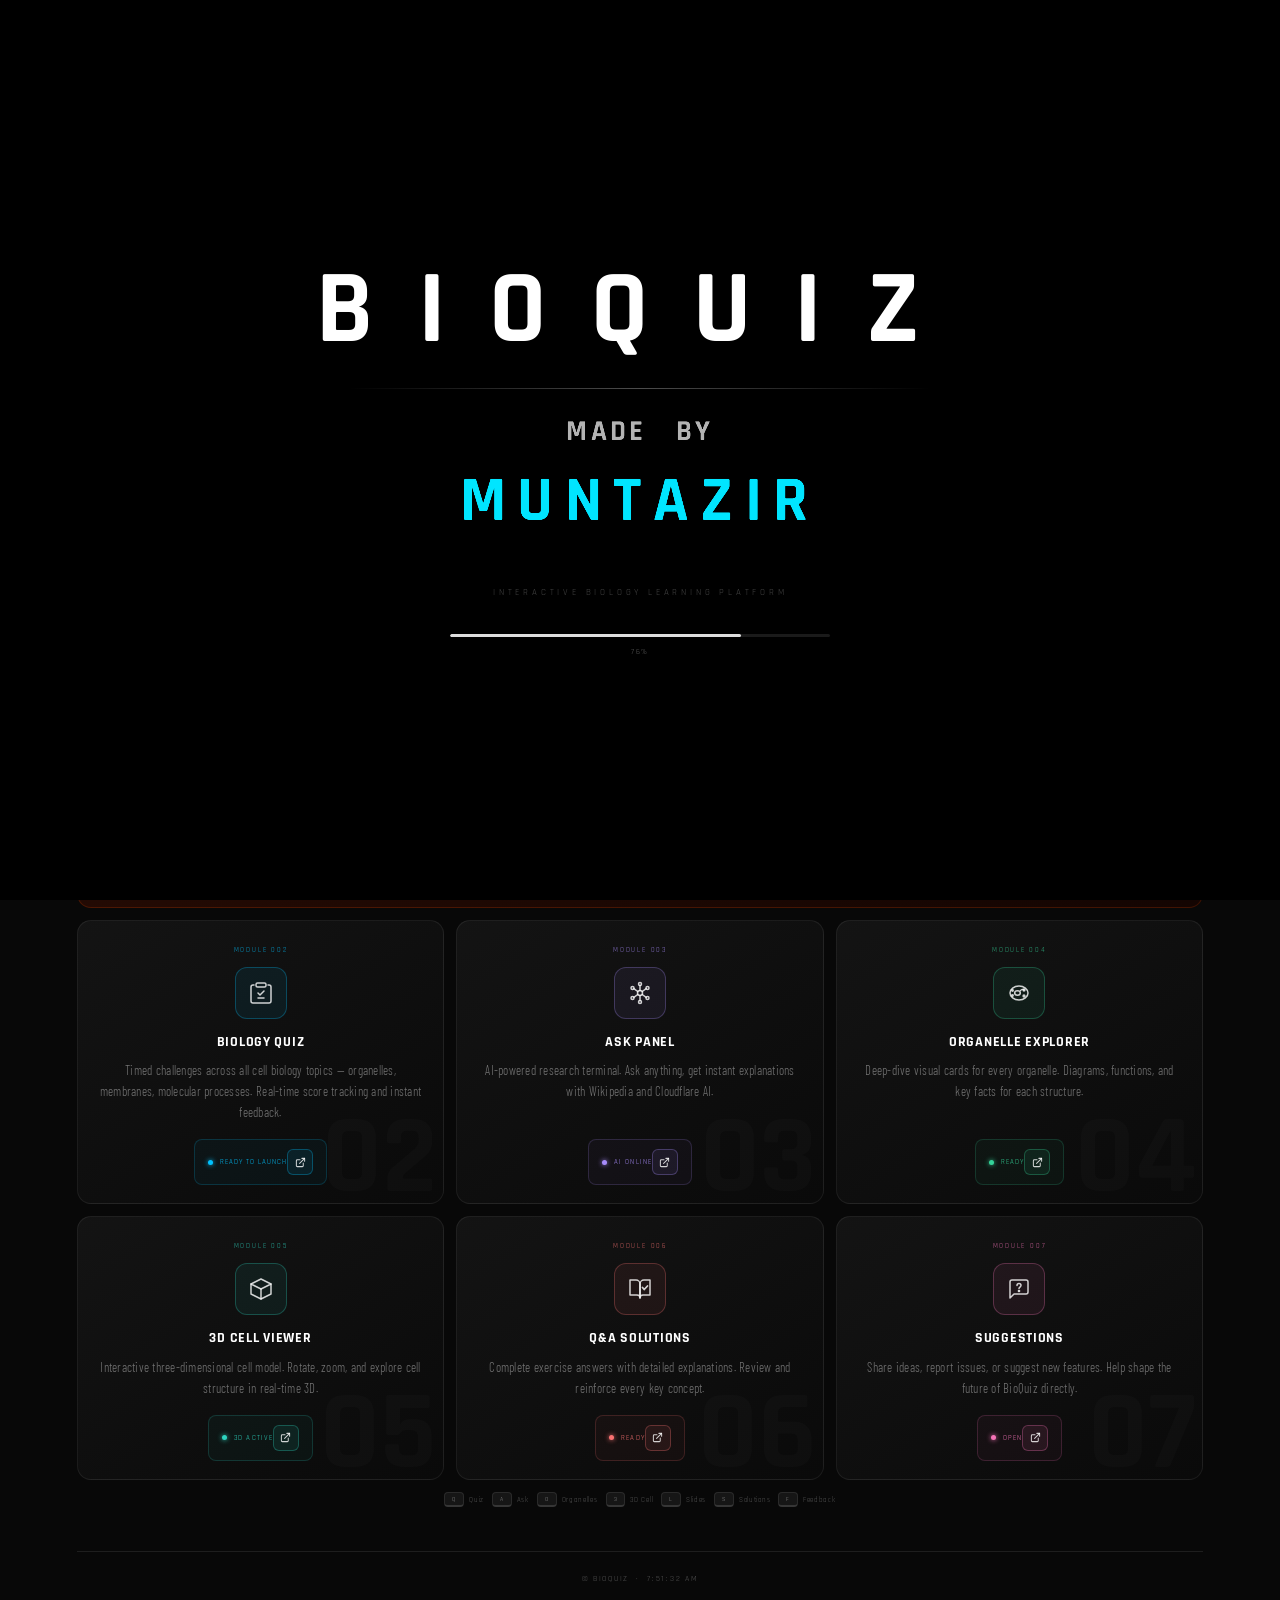
==== index.html @ 4671e477 "Extract bioquiz.zip and add extracted quiz web assets" ====
<!DOCTYPE html>
<html lang="en">
<head>
<meta charset="UTF-8">
<meta name="viewport" content="width=device-width, initial-scale=1.0">
<title>BioQuiz — Learn. Explore. Master.</title>
<link rel="preconnect" href="https://fonts.googleapis.com">
<link href="https://fonts.googleapis.com/css2?family=Rajdhani:wght@300;400;500;600;700;900&family=Barlow+Condensed:ital,wght@0,200;0,300;0,400;0,600;0,700;1,300&display=swap" rel="stylesheet">
<style>
/* ════════════════════════════════════════
   RESET & TOKENS
════════════════════════════════════════ */
*,*::before,*::after{box-sizing:border-box;margin:0;padding:0}
html{scroll-behavior:smooth;-webkit-font-smoothing:antialiased;-moz-osx-font-smoothing:grayscale;text-rendering:optimizeLegibility}
:root{
  --bg:#080808;--white:#fff;
  --white-80:rgba(255,255,255,.8);--white-50:rgba(255,255,255,.5);
  --white-20:rgba(255,255,255,.2);--white-10:rgba(255,255,255,.1);
  --white-06:rgba(255,255,255,.06);
  --blue:#003791;--blue-light:#0070d1;--blue-glow:rgba(0,112,209,.4);
  --border:rgba(255,255,255,.09);--border-strong:rgba(255,255,255,.18);
  --muted:rgba(255,255,255,.3);
  --c-cyan:#00c2ff;--c-violet:#a78bfa;--c-green:#34d399;
  --c-teal:#2dd4bf;--c-amber:#fbbf24;--c-coral:#f87171;--c-pink:#f472b6;
}
html{scroll-behavior:smooth}
body{
  background:var(--bg);color:var(--white-80);
  font-family:'Barlow Condensed',sans-serif;
  min-height:100vh;overflow-x:hidden;
}

/* ════════════════════════════════════════
   LOADING SCREEN
════════════════════════════════════════ */
#loader{
  position:fixed;inset:0;z-index:9999;
  background:#000;
  display:flex;flex-direction:column;
  align-items:center;justify-content:center;
  transition:opacity .6s ease;
}
#loader.hide{opacity:0;pointer-events:none}
.ld-content{
  display:flex;flex-direction:column;align-items:center;
  will-change:transform,opacity;
  transition:transform .7s cubic-bezier(.4,0,.2,1),opacity .7s ease;
}
.ld-content.zoom{transform:scale(1.14) translateY(-6px);opacity:0}
.ld-title{
  font-family:'Rajdhani',sans-serif;font-weight:900;
  font-size:clamp(2.8rem,10vw,6.5rem);
  letter-spacing:.42em;color:#fff;
  opacity:0;will-change:opacity,transform;
  animation:ldTitleIn .7s ease .15s forwards;
  margin-bottom:clamp(20px,4vh,44px);position:relative;
}
.ld-title::after{
  content:'';position:absolute;bottom:-12px;left:5%;width:90%;height:1px;
  background:linear-gradient(to right,transparent,rgba(255,255,255,.3),transparent);
}
@keyframes ldTitleIn{from{opacity:0;transform:translateY(-10px)}to{opacity:1;transform:translateY(0)}}
.ld-seal-madeby{display:flex;align-items:center;justify-content:center;gap:0;margin-bottom:10px}
.ld-seal-name{display:flex;align-items:center;justify-content:center;gap:0;margin-bottom:clamp(28px,5vh,52px)}
.ld-letter{
  display:inline-block;font-family:'Rajdhani',sans-serif;font-weight:900;
  font-size:clamp(1rem,3.5vw,1.8rem);letter-spacing:.12em;
  color:rgba(255,255,255,.7);text-transform:uppercase;
  opacity:0;will-change:opacity,transform;
}
.ld-letter.space{width:.5em;display:inline-block}
.muntazir-letter{font-size:clamp(2rem,7vw,4rem);letter-spacing:.18em;color:#00e5ff}
@keyframes stamp{
  0%{opacity:0;transform:scale(2.6) translateY(-8px)}
  45%{opacity:1;transform:scale(.93) translateY(1px)}
  65%{transform:scale(1.04)}82%{transform:scale(.98)}100%{opacity:1;transform:scale(1)}
}
@keyframes stampCyan{
  0%{opacity:0;transform:scale(2.8) translateY(-10px)}
  40%{opacity:1;transform:scale(.92) translateY(2px)}
  60%{transform:scale(1.06)}78%{transform:scale(.97)}100%{opacity:1;transform:scale(1)}
}
.ld-sub{
  font-family:'Rajdhani',sans-serif;font-size:.54rem;letter-spacing:.44em;
  color:rgba(255,255,255,.26);text-transform:uppercase;
  opacity:0;will-change:opacity,transform;
  animation:ldSubIn .4s ease 2.2s forwards;
  margin-bottom:clamp(28px,4vh,48px);
}
@keyframes ldSubIn{from{opacity:0;transform:translateY(4px)}to{opacity:1;transform:translateY(0)}}
.ld-scanline{display:none}.ld-meteors{display:none}.ld-corners{display:none}
.ld-bar-wrap{width:clamp(200px,44vw,380px);height:3px;background:rgba(255,255,255,.1);border-radius:2px;overflow:hidden}
.ld-bar-fill{height:100%;width:0%;background:rgba(255,255,255,.85);border-radius:2px;transition:width .08s linear}
.ld-bar-glow{display:none}
.ld-pct{font-family:'Rajdhani',sans-serif;font-size:.5rem;letter-spacing:.2em;color:rgba(255,255,255,.35);margin-top:10px;text-align:center}

/* ════════════════════════════════════════
   ANNOUNCE BAR — absolute top
════════════════════════════════════════ */
.announce-bar{
  position:fixed;top:0;left:0;right:0;z-index:600;
  background:rgba(0,45,120,.94);backdrop-filter:blur(16px);-webkit-backdrop-filter:blur(16px);
  border-bottom:1px solid rgba(0,112,209,.3);
  display:flex;align-items:center;justify-content:center;
  height:32px;
}
.announce-inner{
  display:inline-flex;align-items:center;gap:9px;
  font-family:'Rajdhani',sans-serif;font-size:.52rem;letter-spacing:.18em;font-weight:600;
  color:rgba(255,255,255,.82);text-decoration:none;transition:color .2s;
}
.announce-inner:hover{color:#fff}
.announce-dot{
  width:6px;height:6px;border-radius:50%;flex-shrink:0;
  background:#60a5fa;box-shadow:0 0 6px rgba(96,165,250,.8);
  animation:pulse 2s ease infinite;
}

/* ════════════════════════════════════════
   BACKGROUNDS
════════════════════════════════════════ */
.bg-gradient{
  position:fixed;inset:0;z-index:0;pointer-events:none;
  background:
    radial-gradient(ellipse 70% 40% at 50% -5%,rgba(0,55,145,.18) 0%,transparent 60%),
    radial-gradient(ellipse 50% 35% at 100% 100%,rgba(0,55,145,.1) 0%,transparent 55%),
    radial-gradient(ellipse 60% 50% at -10% 60%,rgba(0,112,209,.07) 0%,transparent 55%);
}
.bg-grid{
  position:fixed;inset:0;z-index:0;pointer-events:none;
  background-image:linear-gradient(rgba(255,255,255,.018) 1px,transparent 1px),linear-gradient(90deg,rgba(255,255,255,.018) 1px,transparent 1px);
  background-size:60px 60px;
  mask-image:radial-gradient(ellipse 90% 90% at 50% 50%,black 0%,transparent 85%);
}
.scanlines{position:fixed;inset:0;z-index:1;pointer-events:none;background:repeating-linear-gradient(0deg,transparent,transparent 2px,rgba(0,0,0,.04) 2px,rgba(0,0,0,.04) 3px)}

/* ════════════════════════════════════════
   MOON ORB
════════════════════════════════════════ */
.moon-wrap{
  position:fixed;top:110px;right:clamp(20px,7vw,110px);z-index:0;
  pointer-events:none;display:flex;flex-direction:column;align-items:center;gap:8px;
  animation:moonRise 2.2s cubic-bezier(.16,1,.3,1) .6s both;
}
@keyframes moonRise{from{opacity:0;transform:translateY(22px)}to{opacity:1;transform:translateY(0)}}
.moon-img-wrap{
  width:clamp(80px,10vw,130px);height:clamp(80px,10vw,130px);
  border-radius:50%;overflow:hidden;position:relative;
  box-shadow:0 0 0 1px rgba(255,255,255,.07),0 0 50px rgba(255,255,255,.09),0 0 100px rgba(255,255,255,.04);
}
.moon-halo{position:absolute;inset:-45%;border-radius:50%;background:radial-gradient(circle,rgba(220,218,200,.07) 0%,transparent 65%);pointer-events:none}
@keyframes moonFloat{0%,100%{transform:translateY(0)}50%{transform:translateY(-7px)}}
.moon-img-wrap{animation:moonFloat 7s ease-in-out infinite}

/* ════════════════════════════════════════
   PILL NAVBAR
════════════════════════════════════════ */
.navbar{
  position:fixed;top:48px;right:24px;z-index:1000;
  display:flex;align-items:center;gap:2px;
  background:rgba(8,8,8,.92);backdrop-filter:blur(28px);-webkit-backdrop-filter:blur(28px);
  border:1px solid var(--border-strong);border-radius:50px;padding:5px 7px;
  box-shadow:0 8px 40px rgba(0,0,0,.7),0 0 0 1px rgba(255,255,255,.04) inset;
  animation:navDrop .6s cubic-bezier(.16,1,.3,1) .1s both;white-space:nowrap;
}
.navbar::before{content:'';position:absolute;top:0;left:10%;width:80%;height:1px;background:linear-gradient(to right,transparent,rgba(255,255,255,.22),transparent);border-radius:50px}
@keyframes navDrop{from{opacity:0;transform:translateY(-12px)}to{opacity:1;transform:translateY(0)}}
.nav-brand{font-family:'Rajdhani',sans-serif;font-size:.62rem;font-weight:700;letter-spacing:.22em;color:var(--white);padding:6px 14px;display:flex;align-items:center;gap:8px;border-right:1px solid var(--border);margin-right:4px}
.nav-brand-dot{width:5px;height:5px;border-radius:50%;background:var(--blue-light);box-shadow:0 0 8px var(--blue-glow);animation:pulse 2.5s ease infinite}
.nav-item{position:relative}
.nav-btn{display:inline-flex;align-items:center;gap:5px;font-family:'Rajdhani',sans-serif;font-size:.58rem;letter-spacing:.12em;font-weight:600;color:var(--white-50);background:transparent;border:none;cursor:pointer;padding:7px 13px;border-radius:40px;transition:color .2s,background .2s}
.nav-btn:hover,.nav-btn.active{color:var(--white);background:var(--white-10)}
.caret{display:inline-block;transition:transform .25s ease}
.nav-btn.active .caret{transform:rotate(180deg)}
.dropdown{position:absolute;top:calc(100% + 14px);right:0;background:rgba(10,10,10,.98);backdrop-filter:blur(30px);border:1px solid var(--border-strong);border-radius:18px;padding:8px;width:560px;box-shadow:0 28px 70px rgba(0,0,0,.85),0 0 0 1px rgba(255,255,255,.04) inset;opacity:0;visibility:hidden;transform:translateY(10px);transition:opacity .25s cubic-bezier(.16,1,.3,1),transform .25s cubic-bezier(.16,1,.3,1),visibility .25s;pointer-events:none;white-space:normal;word-break:break-word}
.dropdown::before{content:'';position:absolute;top:-5px;right:28px;border-left:6px solid transparent;border-right:6px solid transparent;border-bottom:6px solid var(--border-strong)}
.nav-item.open .dropdown{opacity:1;visibility:visible;transform:translateY(0);pointer-events:all}
.dd-head{font-family:'Rajdhani',sans-serif;font-size:.46rem;letter-spacing:.32em;color:var(--muted);padding:11px 16px 7px;border-bottom:1px solid var(--border);margin-bottom:4px}
.wn-list{display:flex;flex-direction:column;gap:2px;padding:6px 0;max-height:420px;overflow-y:auto;scrollbar-width:thin;scrollbar-color:rgba(255,255,255,.1) transparent}
.wn-row{display:flex;align-items:flex-start;gap:12px;padding:10px 16px;border-radius:10px;transition:background .18s;cursor:default}
.wn-row:hover{background:var(--white-06)}
.wn-dot{width:7px;height:7px;border-radius:50%;flex-shrink:0;margin-top:4px}
.wn-dot.n{background:#e2e2e2}.wn-dot.f{background:#34d399}.wn-dot.u{background:#a0a0a0}
.wn-body{display:flex;flex-direction:column;gap:3px;flex:1}
.wn-t{font-size:.82rem;font-weight:500;color:var(--white-80)}.wn-d{font-size:.68rem;color:var(--muted);line-height:1.5}
.wn-tag{font-family:'Rajdhani',sans-serif;font-size:.38rem;letter-spacing:.14em;padding:2px 8px;border-radius:3px;display:inline-block;margin-top:3px;font-weight:600}
.wn-tag.n{background:rgba(255,255,255,.07);color:rgba(255,255,255,.7);border:1px solid rgba(255,255,255,.14)}
.wn-tag.f{background:rgba(52,211,153,.07);color:#34d399;border:1px solid rgba(52,211,153,.16)}
.wn-tag.u{background:rgba(255,255,255,.05);color:rgba(255,255,255,.45);border:1px solid rgba(255,255,255,.1)}
.dd-view-all{display:block;text-align:center;margin-top:10px;padding:8px;font-family:'Rajdhani',sans-serif;font-size:.46rem;letter-spacing:.16em;color:var(--blue-light);text-decoration:none;border:1px solid rgba(0,112,209,.2);border-radius:8px;background:rgba(0,112,209,.04);transition:background .2s,border-color .2s}
.dd-view-all:hover{background:rgba(0,112,209,.1);border-color:rgba(0,112,209,.35)}

/* ════════════════════════════════════════
   TOPBAR — offset by announce bar height (32px)
════════════════════════════════════════ */
.topbar{
  position:fixed;top:32px;left:0;right:0;z-index:400;height:72px;
  display:flex;align-items:center;justify-content:space-between;
  padding:0 clamp(16px,4vw,52px);
  background:rgba(8,8,8,.92);backdrop-filter:blur(24px);-webkit-backdrop-filter:blur(24px);
  border-bottom:1px solid var(--border);
  animation:slideDown .5s ease .1s both;
}
@keyframes slideDown{from{opacity:0;transform:translateY(-10px)}to{opacity:1;transform:translateY(0)}}
.tb-left{display:flex;align-items:center;gap:11px}
.tb-logo{height:28px;width:auto;object-fit:contain}
.tb-sep{width:1px;height:32px;background:var(--border)}
.tb-brand-stack{display:flex;flex-direction:column;gap:4px;justify-content:center}
.tb-name{font-family:'Rajdhani',sans-serif;font-size:.78rem;font-weight:700;letter-spacing:.24em;color:var(--white);line-height:1}
.tb-dot{width:4px;height:4px;border-radius:50%;background:var(--white-20);flex-shrink:0}
.tb-right{display:flex;align-items:center;gap:14px}
.streak-pill{font-family:'Rajdhani',sans-serif;font-size:.52rem;letter-spacing:.14em;font-weight:700;color:rgba(255,165,0,.9);background:rgba(255,140,0,.08);border:1px solid rgba(255,140,0,.22);padding:5px 12px;border-radius:20px;white-space:nowrap}
.tb-status{font-family:'Rajdhani',sans-serif;font-size:.44rem;letter-spacing:.2em;color:rgba(52,211,153,.7);white-space:nowrap}
#clock{font-family:'Rajdhani',sans-serif;font-size:.72rem;letter-spacing:.14em;color:var(--white-50);min-width:90px;text-align:right}
.ampm{font-size:.52rem;letter-spacing:.1em;color:var(--muted);margin-left:3px}

/* ════════════════════════════════════════
   WRAP — account for announce bar + topbar
════════════════════════════════════════ */
.wrap{
  position:relative;z-index:2;
  padding:clamp(140px,16vh,180px) clamp(16px,6vw,80px) clamp(40px,6vh,80px);
  max-width:1280px;margin:0 auto;
}

/* ════════════════════════════════════════
   HERO
════════════════════════════════════════ */
.hero{padding:clamp(40px,7vh,90px) 0 clamp(24px,4vh,48px);display:grid;grid-template-columns:1fr 1fr;gap:48px;align-items:center}
.hero-left{opacity:0;animation:slideUp .8s cubic-bezier(.16,1,.3,1) .3s forwards}
.hero-eyebrow{display:inline-flex;align-items:center;gap:10px;margin-bottom:22px}
.eyebrow-line{width:28px;height:1px;background:linear-gradient(to right,rgba(0,112,209,.7),transparent)}
.eyebrow-text{font-family:'Rajdhani',sans-serif;font-size:.54rem;letter-spacing:.38em;font-weight:700;background:linear-gradient(90deg,#4fa8e8 0%,#a8d4f8 30%,#fff 50%,#a8d4f8 70%,#4fa8e8 100%);background-size:250%;background-clip:text;-webkit-background-clip:text;color:transparent;animation:gradShift 5s ease infinite;white-space:nowrap;position:relative}
.eyebrow-text::after{content:'';position:absolute;bottom:-3px;left:0;right:0;height:1px;background:linear-gradient(to right,transparent,rgba(79,168,232,.4),transparent)}
@keyframes gradShift{0%{background-position:0%}50%{background-position:100%}100%{background-position:0%}}
.hero-title{font-family:'Rajdhani',sans-serif;font-size:clamp(3rem,5.8vw,6rem);font-weight:700;line-height:.92;letter-spacing:-.01em;margin-bottom:22px}
.l1{color:var(--white)}.l2{color:rgba(255,255,255,.22);-webkit-text-stroke:1px rgba(255,255,255,.38)}.l3{color:var(--white);text-shadow:0 0 60px rgba(255,255,255,.15),0 0 120px rgba(0,112,209,.2)}
.hero-desc{font-size:1rem;font-weight:300;color:var(--white-50);line-height:1.8;max-width:430px;margin-bottom:32px;letter-spacing:.02em}
.hero-btns{display:flex;gap:10px;flex-wrap:wrap}
.btn-launch{display:inline-flex;align-items:center;gap:8px;background:var(--white);color:#080808;font-family:'Rajdhani',sans-serif;font-size:.72rem;font-weight:700;letter-spacing:.14em;padding:13px 26px;border-radius:8px;text-decoration:none;transition:all .3s cubic-bezier(.34,1.2,.64,1)}
.btn-launch:hover{transform:translateY(-3px) scale(1.02);box-shadow:0 0 40px rgba(255,255,255,.18),0 14px 34px rgba(0,0,0,.5)}
.btn-launch svg{width:13px;height:13px;fill:none;stroke:#080808;stroke-width:2.5;stroke-linecap:round;stroke-linejoin:round;flex-shrink:0}
.btn-fire{background:#ff4500;color:#fff;box-shadow:0 0 28px rgba(255,69,0,.45),0 4px 16px rgba(255,69,0,.3)}
.btn-fire svg{stroke:#fff}
.btn-fire:hover{background:#ff5a1f;box-shadow:0 0 50px rgba(255,69,0,.65),0 0 90px rgba(255,69,0,.2),0 14px 34px rgba(0,0,0,.5)}
.btn-outline{display:inline-flex;align-items:center;gap:8px;background:transparent;color:var(--white-80);font-family:'Rajdhani',sans-serif;font-size:.72rem;letter-spacing:.1em;padding:13px 22px;border-radius:8px;text-decoration:none;border:1px solid var(--border-strong);transition:all .25s}
.btn-outline:hover{border-color:var(--white-50);background:var(--white-10);color:var(--white)}
.btn-outline svg{width:13px;height:13px;fill:none;stroke:currentColor;stroke-width:2;stroke-linecap:round;stroke-linejoin:round;flex-shrink:0}
.hero-right{opacity:0;animation:slideUp .8s cubic-bezier(.16,1,.3,1) .5s forwards;display:flex;flex-direction:column;gap:10px;align-items:flex-end}
.stat-card{width:100%;max-width:270px;border:1px solid var(--border);border-radius:12px;padding:15px 18px;background:linear-gradient(135deg,rgba(24,24,24,.95),rgba(12,12,12,.98));display:flex;align-items:center;gap:14px;transition:all .35s cubic-bezier(.34,1.2,.64,1)}
.stat-card:hover{border-color:var(--border-strong);transform:translateX(-6px);box-shadow:0 0 30px rgba(255,255,255,.04)}
.stat-ic{width:38px;height:38px;border-radius:9px;flex-shrink:0;display:flex;align-items:center;justify-content:center;background:var(--white-06);border:1px solid var(--border)}
.stat-ic svg{width:17px;height:17px;stroke:var(--white-80);fill:none;stroke-width:1.6;stroke-linecap:round;stroke-linejoin:round}
.stat-val{font-family:'Rajdhani',sans-serif;font-size:1.3rem;font-weight:700;color:var(--white)}
.stat-lbl{font-size:.65rem;font-weight:300;color:var(--muted);letter-spacing:.1em;margin-top:2px}

/* ════════════════════════════════════════
   BIO FACT STRIP
════════════════════════════════════════ */
.fact-strip{width:100%;border:1px solid rgba(0,112,209,.2);border-radius:10px;padding:13px 20px;margin-bottom:28px;background:rgba(0,55,145,.06);display:flex;align-items:center;gap:14px;opacity:0;animation:slideUp .7s ease .65s forwards;transition:border-color .3s}
.fact-strip:hover{border-color:rgba(0,112,209,.32)}
.fact-badge{font-family:'Rajdhani',sans-serif;font-size:.44rem;letter-spacing:.2em;font-weight:700;color:var(--blue-light);background:rgba(0,112,209,.1);border:1px solid rgba(0,112,209,.22);padding:4px 10px;border-radius:4px;white-space:nowrap;flex-shrink:0}
.fact-text{font-size:.84rem;color:var(--white-50);line-height:1.5;flex:1;transition:opacity .35s}
.fact-next{background:transparent;border:1px solid var(--border);color:var(--muted);width:28px;height:28px;border-radius:7px;cursor:pointer;display:flex;align-items:center;justify-content:center;transition:all .22s;flex-shrink:0}
.fact-next:hover{border-color:var(--border-strong);color:var(--white);background:var(--white-06);transform:translateX(2px)}
.fact-next svg{width:12px;height:12px;stroke:currentColor;fill:none;stroke-width:2.2;stroke-linecap:round;stroke-linejoin:round}

/* ════════════════════════════════════════
   DIVIDER & SECTION
════════════════════════════════════════ */
.divider{height:1px;background:linear-gradient(to right,transparent,var(--white-20),transparent);margin:10px 0 32px;position:relative}
.divider::before,.divider::after{content:'';position:absolute;top:50%;transform:translateY(-50%);width:4px;height:4px;border-radius:50%;background:var(--white);opacity:.2}
.divider::before{left:0}.divider::after{right:0}
.section-head{display:flex;align-items:center;gap:14px;margin-bottom:18px;opacity:0;animation:slideUp .6s ease .78s forwards}
.section-label{font-family:'Rajdhani',sans-serif;font-size:.55rem;letter-spacing:.36em;color:var(--white-50);display:flex;align-items:center;gap:8px;white-space:nowrap}
.section-label svg{width:12px;height:12px;stroke:currentColor;fill:none;stroke-width:1.8}
.section-bar{flex:1;height:1px;background:linear-gradient(to right,var(--border),transparent)}
.section-count{font-family:'Rajdhani',sans-serif;font-size:.44rem;letter-spacing:.16em;color:var(--muted);white-space:nowrap}

/* ════════════════════════════════════════
   GRID & CARDS
════════════════════════════════════════ */
.grid{display:grid;grid-template-columns:repeat(3,1fr);gap:12px}
.card{position:relative;border:1px solid rgba(255,255,255,.07);border-radius:14px;padding:24px 20px 18px;background:linear-gradient(148deg,rgba(20,20,20,.98),rgba(10,10,10,.99));text-decoration:none;color:inherit;display:flex;flex-direction:column;align-items:center;text-align:center;overflow:hidden;opacity:0;transition:transform .35s cubic-bezier(.34,1.2,.64,1),border-color .3s,box-shadow .3s;-webkit-tap-highlight-color:transparent}
.card.hidden{display:none}
.card:hover{transform:translateY(-7px) scale(1.015);border-color:color-mix(in srgb,var(--c) 42%,transparent);box-shadow:0 0 44px color-mix(in srgb,var(--c) 14%,transparent),0 22px 52px rgba(0,0,0,.68)}
.card::before{content:'';position:absolute;inset:0;border-radius:14px;background:radial-gradient(circle at 20% 20%,color-mix(in srgb,var(--c) 9%,transparent),transparent 55%);opacity:0;transition:opacity .38s;pointer-events:none}
.card:hover::before{opacity:1}
.card::after{content:'';position:absolute;top:0;left:6%;width:88%;height:1px;background:linear-gradient(to right,transparent,var(--c),transparent);opacity:0;transition:opacity .3s}
.card:hover::after{opacity:.45}
.card-num{position:absolute;bottom:-12px;right:6px;font-family:'Rajdhani',sans-serif;font-size:7rem;font-weight:700;color:rgba(255,255,255,.018);line-height:1;pointer-events:none;user-select:none;transition:color .3s}
.card:hover .card-num{color:color-mix(in srgb,var(--c) 5%,transparent)}
.card-id{font-family:'Rajdhani',sans-serif;font-size:.46rem;letter-spacing:.24em;color:var(--c);margin-bottom:12px;display:flex;align-items:center;justify-content:center;gap:7px;opacity:.8}
.card-id::before{display:none}
.card-icon-box{width:52px;height:52px;border-radius:12px;flex-shrink:0;margin-bottom:15px;border:1px solid color-mix(in srgb,var(--c) 28%,transparent);background:color-mix(in srgb,var(--c) 7%,transparent);display:flex;align-items:center;justify-content:center;transition:transform .3s cubic-bezier(.34,1.4,.64,1),box-shadow .28s;margin-left:auto;margin-right:auto}
.card-icon-box svg{width:24px;height:24px;stroke:var(--c);fill:none;stroke-width:1.5;stroke-linecap:round;stroke-linejoin:round}
.card:hover .card-icon-box{transform:scale(1.1) rotate(-2deg);box-shadow:0 0 24px color-mix(in srgb,var(--c) 30%,transparent)}
.card-title{font-family:'Rajdhani',sans-serif;font-size:.9rem;font-weight:700;color:var(--white);letter-spacing:.05em;line-height:1.2;margin-bottom:9px;text-align:center}
.card-desc{font-size:.8rem;font-weight:300;color:rgba(255,255,255,.42);line-height:1.65;letter-spacing:.02em;flex:1;margin-bottom:16px;text-align:center}
.card-launch{display:flex;align-items:center;justify-content:space-between;padding:9px 13px;border-radius:8px;border:1px solid color-mix(in srgb,var(--c) 18%,transparent);background:color-mix(in srgb,var(--c) 4%,transparent);transition:background .24s,border-color .24s,box-shadow .24s;margin-top:auto}
.card:hover .card-launch{background:color-mix(in srgb,var(--c) 11%,transparent);border-color:color-mix(in srgb,var(--c) 40%,transparent);box-shadow:0 0 12px color-mix(in srgb,var(--c) 16%,transparent)}
.launch-left{display:flex;align-items:center;gap:7px}
.launch-dot{width:5px;height:5px;border-radius:50%;background:var(--c);box-shadow:0 0 5px var(--c);animation:pulse 2s ease infinite}
.launch-text{font-family:'Rajdhani',sans-serif;font-size:.46rem;letter-spacing:.14em;color:var(--c)}
.launch-box{width:26px;height:26px;border-radius:6px;border:1px solid color-mix(in srgb,var(--c) 30%,transparent);background:color-mix(in srgb,var(--c) 8%,transparent);display:flex;align-items:center;justify-content:center;transition:transform .25s cubic-bezier(.34,1.4,.64,1),background .22s}
.launch-box svg{width:11px;height:11px;stroke:var(--c);fill:none;stroke-width:2.2;stroke-linecap:round;stroke-linejoin:round}
.card:hover .launch-box{transform:translate(3px,-3px);background:color-mix(in srgb,var(--c) 18%,transparent)}
.c-cyan{--c:var(--c-cyan)}.c-violet{--c:var(--c-violet)}.c-green{--c:var(--c-green)}.c-teal{--c:var(--c-teal)}.c-amber{--c:var(--c-amber)}.c-coral{--c:var(--c-coral)}.c-pink{--c:var(--c-pink)}
.c-fire{--c:#ff6b1a;background:linear-gradient(148deg,rgba(40,12,4,.98),rgba(20,5,2,.99));border-color:rgba(255,80,0,.18)}
.c-fire::before{background:radial-gradient(circle at 20% 20%,rgba(255,80,0,.14),transparent 55%)}
.c-fire:hover{border-color:rgba(255,100,20,.55);box-shadow:0 0 50px rgba(255,80,0,.22),0 0 100px rgba(255,40,0,.08),0 22px 52px rgba(0,0,0,.7)}
.c-fire .card-id{color:#ff6b1a}.c-fire .card-id::before{background:#ff6b1a}
.c-fire .card-icon-box{border-color:rgba(255,80,0,.35);background:rgba(255,60,0,.1)}
.c-fire .card-icon-box svg{stroke:#ff6b1a}
.c-fire:hover .card-icon-box{box-shadow:0 0 24px rgba(255,80,0,.4)}
.c-fire .launch-dot{background:#ff6b1a;box-shadow:0 0 6px #ff6b1a}
.c-fire .launch-text{color:#ff6b1a}
.c-fire .card-launch{border-color:rgba(255,80,0,.2);background:rgba(255,60,0,.06)}
.c-fire:hover .card-launch{background:rgba(255,60,0,.14);border-color:rgba(255,80,0,.45);box-shadow:0 0 14px rgba(255,80,0,.18)}
.c-fire .launch-box{border-color:rgba(255,80,0,.35);background:rgba(255,60,0,.1)}
.c-fire .launch-box svg{stroke:#ff6b1a}
.c-fire:hover .launch-box{background:rgba(255,60,0,.2)}
.c-fire .card-num{color:rgba(255,60,0,.03)}
.card-wide{grid-column:1/-1;flex-direction:row;align-items:center;gap:28px;padding:28px 30px;text-align:left}
.card-wide .card-icon-box{width:60px;height:60px;border-radius:14px;margin-bottom:0;flex-shrink:0}
.card-wide .card-icon-box svg{width:28px;height:28px}
.card-wide .card-body{flex:1;display:flex;flex-direction:column;align-items:flex-start}
.card-wide .card-id{justify-content:flex-start}.card-wide .card-id::before{display:block}
.card-wide .card-launch{width:100%;max-width:220px}
.card-shortcut{position:absolute;top:10px;right:12px;font-family:'Rajdhani',sans-serif;font-size:.38rem;letter-spacing:.1em;color:var(--muted);background:var(--white-06);border:1px solid var(--border);padding:2px 6px;border-radius:3px;opacity:0;transition:opacity .2s}
.card:hover .card-shortcut{opacity:1}
.card:nth-child(1){animation:slideUp .65s cubic-bezier(.16,1,.3,1) .82s forwards}
.card:nth-child(2){animation:slideUp .65s cubic-bezier(.16,1,.3,1) .92s forwards}
.card:nth-child(3){animation:slideUp .65s cubic-bezier(.16,1,.3,1) 1.02s forwards}
.card:nth-child(4){animation:slideUp .65s cubic-bezier(.16,1,.3,1) 1.12s forwards}
.card:nth-child(5){animation:slideUp .65s cubic-bezier(.16,1,.3,1) 1.22s forwards}
.card:nth-child(6){animation:slideUp .65s cubic-bezier(.16,1,.3,1) 1.30s forwards}
.card:nth-child(7){animation:slideUp .65s cubic-bezier(.16,1,.3,1) 1.38s forwards}

/* ════════════════════════════════════════
   KEYBOARD HINTS
════════════════════════════════════════ */
.kbd-bar{display:flex;align-items:center;justify-content:center;gap:8px;flex-wrap:wrap;margin-top:12px;opacity:0;animation:slideUp .5s ease 1.7s forwards}
.kbd-item{display:flex;align-items:center;gap:5px;font-family:'Rajdhani',sans-serif;font-size:.44rem;letter-spacing:.1em;color:var(--muted)}
.kbd{font-family:'Rajdhani',sans-serif;font-size:.4rem;background:rgba(255,255,255,.06);border:1px solid var(--border);border-bottom:2px solid rgba(255,255,255,.14);padding:2px 7px;border-radius:4px;color:var(--white-50)}

/* ════════════════════════════════════════
   FOOTER
════════════════════════════════════════ */
.footer{margin-top:44px;border-top:1px solid var(--border);padding-top:22px;display:flex;justify-content:center;align-items:center;gap:18px;opacity:0;animation:slideUp .6s ease 1.75s forwards;flex-wrap:wrap}
.footer-copy{font-family:'Rajdhani',sans-serif;font-size:.48rem;letter-spacing:.22em;color:var(--muted);text-align:center}

/* ════════════════════════════════════════
   TOAST
════════════════════════════════════════ */
.toast{position:fixed;bottom:24px;left:50%;transform:translateX(-50%) translateY(60px);z-index:2000;font-family:'Rajdhani',sans-serif;font-size:.6rem;letter-spacing:.14em;color:var(--white-80);background:rgba(12,12,12,.95);border:1px solid var(--border-strong);padding:10px 22px;border-radius:40px;backdrop-filter:blur(20px);box-shadow:0 8px 32px rgba(0,0,0,.6);pointer-events:none;transition:transform .35s cubic-bezier(.34,1.2,.64,1),opacity .3s;opacity:0;white-space:nowrap}
.toast.show{transform:translateX(-50%) translateY(0);opacity:1}

@keyframes slideUp{from{opacity:0;transform:translateY(22px)}to{opacity:1;transform:translateY(0)}}
@keyframes pulse{0%,100%{opacity:1}50%{opacity:.28}}

/* RIPPLE */
.ripple{position:absolute;border-radius:50%;background:rgba(255,255,255,.12);transform:scale(0);animation:rippleAnim .55s ease-out;pointer-events:none}
@keyframes rippleAnim{to{transform:scale(4);opacity:0}}

/* ════════════════════════════════════════
   TABLET ≤1024px
════════════════════════════════════════ */
@media(max-width:1024px){
  .moon-wrap{top:110px;right:12px}
  .hero{grid-template-columns:1fr}
  .hero-right{align-items:flex-start;flex-direction:row;flex-wrap:wrap;gap:10px}
  .stat-card{max-width:calc(50% - 5px);min-width:180px}
  .grid{grid-template-columns:repeat(2,1fr)}
  .card-wide{flex-direction:column;gap:14px;padding:22px 20px}
  .card-wide .card-launch{max-width:100%}
  .navbar{top:46px;right:14px}
  .nav-brand{display:none}
}

/* ════════════════════════════════════════
   MOBILE ≤640px
════════════════════════════════════════ */
@media(max-width:640px){
  .moon-wrap{top:108px;right:8px}
  .moon-img-wrap{width:62px;height:62px}
  .topbar{padding:0 14px;height:68px}
  .tb-status{display:none}
  #clock{min-width:auto;font-size:.6rem}
  .streak-pill{display:none}
  .navbar{top:auto;bottom:18px;left:50%;right:auto;transform:translateX(-50%);max-width:calc(100vw - 28px);padding:5px 6px;gap:1px;animation:navUp .6s cubic-bezier(.16,1,.3,1) .1s both}
  @keyframes navUp{from{opacity:0;transform:translateX(-50%) translateY(14px)}to{opacity:1;transform:translateX(-50%) translateY(0)}}
  .nav-brand{display:none}
  .nav-btn{padding:8px 14px;font-size:.58rem;letter-spacing:.09em}
  .dropdown{position:fixed;bottom:76px;left:14px;right:14px;top:auto;width:auto;min-width:0;transform:translateY(10px);border-radius:16px;max-height:72vh;overflow-y:auto}
  .dropdown::before{display:none}
  .nav-item.open .dropdown{transform:translateY(0)}
  .wrap{padding:108px 14px 92px}
  .hero{padding-top:26px;gap:22px}
  .hero-title{font-size:clamp(2.4rem,11vw,3.2rem)}
  .hero-desc{font-size:.9rem;max-width:100%}
  .hero-btns{flex-direction:column;gap:9px}
  .btn-launch,.btn-outline{width:100%;justify-content:center;padding:14px 20px}
  .hero-right{display:none}
  .fact-strip{padding:10px 13px}
  .fact-badge{display:none}
  .grid{grid-template-columns:1fr;gap:10px}
  .card-wide{grid-column:auto;flex-direction:column;gap:12px;padding:20px 16px}
  .card-wide .card-launch{max-width:100%}
  .card-shortcut{display:none}
  .footer{flex-direction:column;gap:10px;margin-top:32px}
  .kbd-bar{display:none}
  .toast{bottom:86px}
}
</style>
</head>
<body>

<!-- ANNOUNCEMENT BAR — rendered dynamically from localStorage -->
<div class="announce-bar" id="announceBar" style="display:none">
  <a id="announceInner" class="announce-inner" href="#">
    <span class="announce-dot" id="announceDot"></span>
    <span id="announceText"></span>
    <svg width="9" height="9" fill="none" stroke="currentColor" stroke-width="2.2" stroke-linecap="round" stroke-linejoin="round" viewBox="0 0 24 24"><path d="M18 13v6a2 2 0 0 1-2 2H5a2 2 0 0 1-2-2V8a2 2 0 0 1 2-2h6"/><polyline points="15,3 21,3 21,9"/><line x1="10" y1="14" x2="21" y2="3"/></svg>
  </a>
</div>

<!-- ════════════════════════════════════
     LOADING SCREEN
════════════════════════════════════ -->
<div id="loader">
  <div class="ld-scanline"></div>
  <div class="ld-content" id="ldContent">
    <div class="ld-title">BIOQUIZ</div>
    <div class="ld-seal-madeby" id="ldMadeBy"></div>
    <div class="ld-seal-name" id="ldName"></div>
    <div class="ld-sub">INTERACTIVE BIOLOGY LEARNING PLATFORM</div>
    <div class="ld-bar-wrap">
      <div class="ld-bar-fill" id="ldBar"></div>
      <div class="ld-bar-glow"></div>
    </div>
    <div class="ld-pct" id="ldPct">0%</div>
  </div>
</div>

<div class="bg-gradient"></div>
<div class="bg-grid"></div>
<div class="scanlines"></div>

<!-- CUSTOM ORB -->
<div class="moon-wrap">
  <div class="moon-halo"></div>
  <div class="moon-img-wrap">
    <svg xmlns="http://www.w3.org/2000/svg" viewBox="0 0 200 200" width="100%" height="100%" style="display:block;border-radius:50%">
      <defs>
        <radialGradient id="sphere" cx="38%" cy="35%" r="62%">
          <stop offset="0%"   stop-color="#1a2a4a"/>
          <stop offset="40%"  stop-color="#0d1a30"/>
          <stop offset="75%"  stop-color="#060e1e"/>
          <stop offset="100%" stop-color="#020609"/>
        </radialGradient>
        <radialGradient id="iglow" cx="38%" cy="35%" r="55%">
          <stop offset="0%"   stop-color="#1e4d8c" stop-opacity=".55"/>
          <stop offset="50%"  stop-color="#0a2a5e" stop-opacity=".25"/>
          <stop offset="100%" stop-color="#000"    stop-opacity="0"/>
        </radialGradient>
        <radialGradient id="ishine" cx="32%" cy="28%" r="30%">
          <stop offset="0%"   stop-color="#fff" stop-opacity=".18"/>
          <stop offset="100%" stop-color="#fff" stop-opacity="0"/>
        </radialGradient>
        <filter id="og" x="-30%" y="-30%" width="160%" height="160%">
          <feGaussianBlur stdDeviation="5" result="b"/>
          <feMerge><feMergeNode in="b"/><feMergeNode in="SourceGraphic"/></feMerge>
        </filter>
        <filter id="sb"><feGaussianBlur stdDeviation="1.2"/></filter>
        <filter id="tb"><feGaussianBlur stdDeviation=".6"/></filter>
        <clipPath id="cc"><circle cx="100" cy="100" r="96"/></clipPath>
      </defs>
      <circle cx="100" cy="100" r="99" fill="none" stroke="rgba(0,112,209,.18)" stroke-width="3"  filter="url(#sb)"/>
      <circle cx="100" cy="100" r="97" fill="none" stroke="rgba(0,80,160,.1)"   stroke-width="8"  filter="url(#sb)"/>
      <circle cx="100" cy="100" r="96" fill="url(#sphere)" filter="url(#og)"/>
      <circle cx="100" cy="100" r="96" fill="url(#iglow)"/>
      <g clip-path="url(#cc)">
        <g stroke="rgba(0,112,209,.07)" stroke-width=".6" fill="none">
          <line x1="0"   y1="60"  x2="200" y2="60"/><line x1="0"   y1="100" x2="200" y2="100"/>
          <line x1="0"   y1="140" x2="200" y2="140"/><line x1="60"  y1="0"   x2="60"  y2="200"/>
          <line x1="100" y1="0"   x2="100" y2="200"/><line x1="140" y1="0"   x2="140" y2="200"/>
        </g>
        <g fill="none" stroke-linecap="round">
          <path d="M62 20 C68 35,55 50,62 65 C69 80,55 95,62 110 C69 125,55 140,62 155 C69 170,55 185,62 200" stroke="rgba(0,180,255,.55)" stroke-width="1.4" filter="url(#tb)"/>
          <path d="M78 20 C72 35,85 50,78 65 C71 80,85 95,78 110 C71 125,85 140,78 155 C71 170,85 185,78 200" stroke="rgba(100,220,255,.4)"  stroke-width="1.4" filter="url(#tb)"/>
          <line x1="62" y1="38"  x2="78" y2="38"  stroke="rgba(0,200,255,.45)" stroke-width="1"/>
          <line x1="62" y1="57"  x2="78" y2="57"  stroke="rgba(0,200,255,.3)"  stroke-width="1"/>
          <line x1="62" y1="75"  x2="78" y2="75"  stroke="rgba(0,200,255,.45)" stroke-width="1"/>
          <line x1="62" y1="94"  x2="78" y2="94"  stroke="rgba(0,200,255,.3)"  stroke-width="1"/>
          <line x1="62" y1="112" x2="78" y2="112" stroke="rgba(0,200,255,.45)" stroke-width="1"/>
          <line x1="62" y1="131" x2="78" y2="131" stroke="rgba(0,200,255,.3)"  stroke-width="1"/>
          <line x1="62" y1="149" x2="78" y2="149" stroke="rgba(0,200,255,.45)" stroke-width="1"/>
          <line x1="62" y1="168" x2="78" y2="168" stroke="rgba(0,200,255,.3)"  stroke-width="1"/>
        </g>
        <circle cx="130" cy="105" r="28" fill="none" stroke="rgba(0,140,255,.22)" stroke-width="1.2" filter="url(#sb)"/>
        <circle cx="130" cy="105" r="22" fill="rgba(0,60,140,.18)"/>
        <circle cx="130" cy="105" r="16" fill="rgba(0,90,200,.12)" filter="url(#tb)"/>
        <circle cx="130" cy="105" r="6"  fill="rgba(80,160,255,.35)" filter="url(#sb)"/>
        <circle cx="128" cy="103" r="3"  fill="rgba(180,220,255,.5)"/>
        <ellipse cx="130" cy="105" rx="34" ry="12" fill="none" stroke="rgba(0,160,255,.18)" stroke-width=".8" transform="rotate(-30 130 105)"/>
        <ellipse cx="130" cy="105" rx="34" ry="12" fill="none" stroke="rgba(0,160,255,.12)" stroke-width=".8" transform="rotate(50 130 105)"/>
        <circle cx="108" cy="68"  r="1.8" fill="rgba(100,200,255,.7)" filter="url(#tb)"/>
        <circle cx="152" cy="78"  r="1.2" fill="rgba(80,180,255,.6)"  filter="url(#tb)"/>
        <circle cx="158" cy="130" r="1.5" fill="rgba(60,160,255,.65)" filter="url(#tb)"/>
        <circle cx="115" cy="148" r="1.0" fill="rgba(120,210,255,.5)" filter="url(#tb)"/>
        <circle cx="100" cy="88"  r="1.3" fill="rgba(140,220,255,.6)" filter="url(#tb)"/>
        <circle cx="145" cy="55"  r="1.0" fill="rgba(80,180,255,.5)"  filter="url(#tb)"/>
        <line x1="108" y1="68"  x2="130" y2="83"  stroke="rgba(0,160,255,.15)" stroke-width=".7"/>
        <line x1="152" y1="78"  x2="130" y2="83"  stroke="rgba(0,160,255,.12)" stroke-width=".7"/>
        <line x1="158" y1="130" x2="130" y2="127" stroke="rgba(0,160,255,.15)" stroke-width=".7"/>
      </g>
      <circle cx="100" cy="100" r="96" fill="url(#ishine)"/>
      <circle cx="100" cy="100" r="96" fill="none" stroke="rgba(0,100,200,.3)"   stroke-width="1"/>
      <circle cx="100" cy="100" r="95" fill="none" stroke="rgba(255,255,255,.07)" stroke-width=".5"/>
    </svg>
  </div>
</div>

<!-- SVG SPRITE -->
<svg style="display:none" xmlns="http://www.w3.org/2000/svg">
  <symbol id="i-quiz" viewBox="0 0 24 24" fill="none" stroke="currentColor" stroke-width="1.5" stroke-linecap="round" stroke-linejoin="round"><rect x="7" y="2" width="10" height="4" rx="1.5"/><path d="M5 4H4a2 2 0 0 0-2 2v14a2 2 0 0 0 2 2h16a2 2 0 0 0 2-2V6a2 2 0 0 0-2-2h-1"/><polyline points="9,12 11,14 15,10"/><line x1="9" y1="17" x2="15" y2="17"/></symbol>
  <symbol id="i-ai" viewBox="0 0 24 24" fill="none" stroke="currentColor" stroke-width="1.5" stroke-linecap="round" stroke-linejoin="round"><circle cx="12" cy="12" r="2.5"/><circle cx="4.5" cy="7" r="1.5"/><circle cx="19.5" cy="7" r="1.5"/><circle cx="4.5" cy="17" r="1.5"/><circle cx="19.5" cy="17" r="1.5"/><circle cx="12" cy="3" r="1.5"/><circle cx="12" cy="21" r="1.5"/><line x1="5.9" y1="7.7" x2="9.7" y2="10.5"/><line x1="18.1" y1="7.7" x2="14.3" y2="10.5"/><line x1="5.9" y1="16.3" x2="9.7" y2="13.5"/><line x1="18.1" y1="16.3" x2="14.3" y2="13.5"/><line x1="12" y1="4.5" x2="12" y2="9.5"/><line x1="12" y1="14.5" x2="12" y2="19.5"/></symbol>
  <symbol id="i-cell" viewBox="0 0 24 24" fill="none" stroke="currentColor" stroke-width="1.5" stroke-linecap="round" stroke-linejoin="round"><ellipse cx="12" cy="12" rx="9" ry="7"/><ellipse cx="10.5" cy="12" rx="2.8" ry="2.2"/><circle cx="17" cy="9" r=".9"/><circle cx="17" cy="15" r=".9"/><circle cx="5.5" cy="9.5" r=".7"/><circle cx="5.5" cy="14.5" r=".7"/><path d="M13.5 9.5 Q15.5 7.5 17 9" stroke-width="1.2"/></symbol>
  <symbol id="i-3d" viewBox="0 0 24 24" fill="none" stroke="currentColor" stroke-width="1.5" stroke-linecap="round" stroke-linejoin="round"><path d="M12 2L2 7l10 5 10-5-10-5z"/><path d="M2 7v10l10 5V12"/><path d="M22 7v10l-10 5"/></symbol>
  <symbol id="i-slides" viewBox="0 0 24 24" fill="none" stroke="currentColor" stroke-width="1.5" stroke-linecap="round" stroke-linejoin="round"><rect x="2" y="3" width="20" height="13" rx="1.5"/><line x1="12" y1="16" x2="12" y2="21"/><line x1="8" y1="21" x2="16" y2="21"/><rect x="6" y="9.5" width="2.5" height="3.5" rx=".5"/><rect x="10.75" y="7.5" width="2.5" height="5.5" rx=".5"/><rect x="15.5" y="10.5" width="2.5" height="2.5" rx=".5"/></symbol>
  <symbol id="i-solutions" viewBox="0 0 24 24" fill="none" stroke="currentColor" stroke-width="1.5" stroke-linecap="round" stroke-linejoin="round"><path d="M2 3h6a4 4 0 0 1 4 4v14a3 3 0 0 0-3-3H2z"/><path d="M22 3h-6a4 4 0 0 0-4 4v14a3 3 0 0 1 3-3h7z"/><polyline points="14.5,10.5 16.2,12.5 19.5,9" stroke-width="1.8"/></symbol>
  <symbol id="i-suggest" viewBox="0 0 24 24" fill="none" stroke="currentColor" stroke-width="1.5" stroke-linecap="round" stroke-linejoin="round"><path d="M21 15a2 2 0 0 1-2 2H7l-4 4V5a2 2 0 0 1 2-2h14a2 2 0 0 1 2 2z"/><path d="M10 8.5a2 2 0 0 1 4 0c0 1.4-2 1.8-2 3"/><circle cx="12" cy="14" r=".6" fill="currentColor"/></symbol>
  <symbol id="i-ext" viewBox="0 0 24 24" fill="none" stroke="currentColor" stroke-width="2.2" stroke-linecap="round" stroke-linejoin="round"><path d="M18 13v6a2 2 0 0 1-2 2H5a2 2 0 0 1-2-2V8a2 2 0 0 1 2-2h6"/><polyline points="15,3 21,3 21,9"/><line x1="10" y1="14" x2="21" y2="3"/></symbol>
  <symbol id="i-play" viewBox="0 0 24 24" fill="none" stroke="currentColor" stroke-width="2.2" stroke-linecap="round" stroke-linejoin="round"><polygon points="5,3 19,12 5,21"/></symbol>
  <symbol id="i-q" viewBox="0 0 24 24" fill="none" stroke="currentColor" stroke-width="1.7" stroke-linecap="round" stroke-linejoin="round"><circle cx="12" cy="12" r="10"/><path d="M9.09 9a3 3 0 0 1 5.83 1c0 2-3 3-3 3"/><line x1="12" y1="17" x2="12.01" y2="17"/></symbol>
  <symbol id="i-cube" viewBox="0 0 24 24" fill="none" stroke="currentColor" stroke-width="1.7" stroke-linecap="round" stroke-linejoin="round"><path d="M21 16V8a2 2 0 0 0-1-1.73l-7-4a2 2 0 0 0-2 0l-7 4A2 2 0 0 0 3 8v8a2 2 0 0 0 1 1.73l7 4a2 2 0 0 0 2 0l7-4A2 2 0 0 0 21 16z"/><polyline points="3.27,6.96 12,12.01 20.73,6.96"/><line x1="12" y1="22.08" x2="12" y2="12"/></symbol>
  <symbol id="i-caret" viewBox="0 0 24 24" fill="none" stroke="currentColor" stroke-width="2.5" stroke-linecap="round" stroke-linejoin="round"><polyline points="6,9 12,15 18,9"/></symbol>
  <symbol id="i-chev" viewBox="0 0 24 24" fill="none" stroke="currentColor" stroke-width="2.2" stroke-linecap="round" stroke-linejoin="round"><polyline points="9,18 15,12 9,6"/></symbol>
</svg>

<!-- PILL NAVBAR -->
<nav class="navbar" id="navbar">
  <div class="nav-brand"><div class="nav-brand-dot"></div>BIOQUIZ</div>
</nav>

<!-- TOPBAR -->
<div class="topbar">
  <div class="tb-left">
    <img src="images/logo.png" alt="BioQuiz Logo" class="tb-logo">
    <div class="tb-sep"></div>
    <div class="tb-brand-stack">
      <span class="tb-name">BIOQUIZ</span>
    </div>
    <div class="tb-dot"></div>
  </div>
  <div class="tb-right">
    <div class="streak-pill" id="streakPill">🔥 <span id="streakNum">1</span> DAY STREAK</div>
    <div class="tb-status">ALL SYSTEMS NOMINAL</div>
    <div id="clock">--:--:--</div>
  </div>
</div>

<!-- PAGE -->
<div class="wrap">
  <div class="hero">
    <div class="hero-left">
      <div class="hero-eyebrow">
        <div class="eyebrow-line"></div>
        <span class="eyebrow-text">INTERACTIVE LEARNING PLATFORM</span>
      </div>
      <div class="hero-title">
        <div class="l1">LEARN</div>
        <div class="l2">EXPLORE</div>
        <div class="l3">BIOLOGY</div>
      </div>
      <p class="hero-desc">Seven powerful modules. Quizzes, AI research, 3D cell viewer, organelle explorer, slides, solutions and suggestions — built to make biology click.</p>
      <div class="hero-btns">
        <a href="presentation.html" class="btn-launch btn-fire"><svg><use href="#i-slides"/></svg> PRESENTATION</a>
        <a href="quiz.html" class="btn-outline"><svg><use href="#i-play"/></svg> START QUIZ</a>
        <a href="ask.html" class="btn-outline"><svg><use href="#i-ai"/></svg> ASK PANEL</a>
      </div>
    </div>
    <div class="hero-right">
      <div class="stat-card"><div class="stat-ic"><svg><use href="#i-q"/></svg></div><div><div class="stat-val">100+</div><div class="stat-lbl">QUIZ QUESTIONS</div></div></div>
      <div class="stat-card"><div class="stat-ic"><svg><use href="#i-ai"/></svg></div><div><div class="stat-val">AI</div><div class="stat-lbl">POWERED RESEARCH</div></div></div>
      <div class="stat-card"><div class="stat-ic"><svg><use href="#i-3d"/></svg></div><div><div class="stat-val">3D</div><div class="stat-lbl">CELL VIEWER</div></div></div>
      <div class="stat-card"><div class="stat-ic"><svg><use href="#i-cube"/></svg></div><div><div class="stat-val">7</div><div class="stat-lbl">MODULES</div></div></div>
    </div>
  </div>

  <div class="divider"></div>

  <div class="section-head">
    <div class="section-label"><svg><use href="#i-cube"/></svg> MODULES</div>
    <div class="section-bar"></div>
    <div class="section-count">7 MODULES</div>
  </div>

  <div class="grid" id="moduleGrid">

    <a href="presentation.html" class="card card-wide c-fire" data-keys="presentation slides study revision exam">
      <div class="card-icon-box"><svg><use href="#i-slides"/></svg></div>
      <div class="card-body">
        <div class="card-id">MODULE 001</div>
        <div class="card-title">PRESENTATION</div>
        <div class="card-desc">Structured biology lesson slides covering all major topics. Perfect for study sessions and exam revision.</div>
        <div class="card-launch"><div class="launch-left"><div class="launch-dot"></div><div class="launch-text">READY TO LAUNCH</div></div><div class="launch-box"><svg><use href="#i-ext"/></svg></div></div>
      </div>
      <div class="card-num">01</div>
      <div class="card-shortcut">P</div>
    </a>

    <a href="quiz.html" class="card c-cyan" data-keys="quiz biology questions timed">
      <div class="card-num">02</div><div class="card-id">MODULE 002</div>
      <div class="card-icon-box"><svg><use href="#i-quiz"/></svg></div>
      <div class="card-title">BIOLOGY QUIZ</div>
      <div class="card-desc">Timed challenges across all cell biology topics — organelles, membranes, molecular processes. Real-time score tracking and instant feedback.</div>
      <div class="card-launch"><div class="launch-left"><div class="launch-dot"></div><div class="launch-text">READY TO LAUNCH</div></div><div class="launch-box"><svg><use href="#i-ext"/></svg></div></div>
      <div class="card-shortcut">Q</div>
    </a>

    <a href="ask.html" class="card c-violet" data-keys="ask ai panel research wikipedia">
      <div class="card-num">03</div><div class="card-id">MODULE 003</div>
      <div class="card-icon-box"><svg><use href="#i-ai"/></svg></div>
      <div class="card-title">ASK PANEL</div>
      <div class="card-desc">AI-powered research terminal. Ask anything, get instant explanations with Wikipedia and Cloudflare AI.</div>
      <div class="card-launch"><div class="launch-left"><div class="launch-dot"></div><div class="launch-text">AI ONLINE</div></div><div class="launch-box"><svg><use href="#i-ext"/></svg></div></div>
      <div class="card-shortcut">A</div>
    </a>

    <a href="organelles.html" class="card c-green" data-keys="organelle explorer cell membrane structure">
      <div class="card-num">04</div><div class="card-id">MODULE 004</div>
      <div class="card-icon-box"><svg><use href="#i-cell"/></svg></div>
      <div class="card-title">ORGANELLE EXPLORER</div>
      <div class="card-desc">Deep-dive visual cards for every organelle. Diagrams, functions, and key facts for each structure.</div>
      <div class="card-launch"><div class="launch-left"><div class="launch-dot"></div><div class="launch-text">READY</div></div><div class="launch-box"><svg><use href="#i-ext"/></svg></div></div>
      <div class="card-shortcut">O</div>
    </a>

    <a href="cell-3d.html" class="card c-teal" data-keys="3d cell viewer rotate zoom interactive model">
      <div class="card-num">05</div><div class="card-id">MODULE 005</div>
      <div class="card-icon-box"><svg><use href="#i-3d"/></svg></div>
      <div class="card-title">3D CELL VIEWER</div>
      <div class="card-desc">Interactive three-dimensional cell model. Rotate, zoom, and explore cell structure in real-time 3D.</div>
      <div class="card-launch"><div class="launch-left"><div class="launch-dot"></div><div class="launch-text">3D ACTIVE</div></div><div class="launch-box"><svg><use href="#i-ext"/></svg></div></div>
      <div class="card-shortcut">3</div>
    </a>

    <a href="solutions.html" class="card c-coral" data-keys="solutions answers qa exercise explanation">
      <div class="card-num">06</div><div class="card-id">MODULE 006</div>
      <div class="card-icon-box"><svg><use href="#i-solutions"/></svg></div>
      <div class="card-title">Q&amp;A SOLUTIONS</div>
      <div class="card-desc">Complete exercise answers with detailed explanations. Review and reinforce every key concept.</div>
      <div class="card-launch"><div class="launch-left"><div class="launch-dot"></div><div class="launch-text">READY</div></div><div class="launch-box"><svg><use href="#i-ext"/></svg></div></div>
      <div class="card-shortcut">S</div>
    </a>

    <a href="suggestions.html" class="card c-pink" data-keys="suggestions ideas feedback report feature request">
      <div class="card-num">07</div><div class="card-id">MODULE 007</div>
      <div class="card-icon-box"><svg><use href="#i-suggest"/></svg></div>
      <div class="card-title">SUGGESTIONS</div>
      <div class="card-desc">Share ideas, report issues, or suggest new features. Help shape the future of BioQuiz directly.</div>
      <div class="card-launch"><div class="launch-left"><div class="launch-dot"></div><div class="launch-text">OPEN</div></div><div class="launch-box"><svg><use href="#i-ext"/></svg></div></div>
      <div class="card-shortcut">F</div>
    </a>
  </div>

  <div class="kbd-bar">
    <div class="kbd-item"><span class="kbd">Q</span> Quiz</div>
    <div class="kbd-item"><span class="kbd">A</span> Ask</div>
    <div class="kbd-item"><span class="kbd">O</span> Organelles</div>
    <div class="kbd-item"><span class="kbd">3</span> 3D Cell</div>
    <div class="kbd-item"><span class="kbd">L</span> Slides</div>
    <div class="kbd-item"><span class="kbd">S</span> Solutions</div>
    <div class="kbd-item"><span class="kbd">F</span> Feedback</div>
  </div>

  <div class="footer">
    <div class="footer-copy">© BIOQUIZ &nbsp;·&nbsp; <span id="footer-clock">--:--:--</span></div>
  </div>
</div>

<div class="toast" id="toast"></div>

<script>
/* ═══ LOADING SCREEN ═══ */
(function(){
  const bar    = document.getElementById("ldBar");
  const pct    = document.getElementById("ldPct");

  const MADEBY   = "MADE  BY";
  const NAME     = "MUNTAZIR";
  const madeByEl = document.getElementById("ldMadeBy");
  const nameEl   = document.getElementById("ldName");

  [...MADEBY].forEach((ch, i) => {
    const el = document.createElement("span");
    if(ch === " "){
      el.className = "ld-letter space";
    } else {
      el.className = "ld-letter";
      el.textContent = ch;
      const delay = 0.5 + i * 0.07;
      el.style.animation = `stamp 0.45s cubic-bezier(.22,1,.36,1) ${delay}s forwards`;
    }
    madeByEl.appendChild(el);
  });

  const nameStartDelay = 0.5 + MADEBY.length * 0.07 + 0.15;
  [...NAME].forEach((ch, i) => {
    const el = document.createElement("span");
    el.className = "ld-letter muntazir-letter";
    el.textContent = ch;
    const delay = nameStartDelay + i * 0.09;
    el.style.animation = `stampCyan 0.5s cubic-bezier(.22,1,.36,1) ${delay}s forwards`;
    nameEl.appendChild(el);
  });

  /* Loading bar — reduced to 2800ms */
  const totalDuration = 2800;
  const startTime = performance.now();
  function updateBar(now){
    const elapsed = now - startTime;
    const progress = Math.min(elapsed / totalDuration * 100, 100);
    bar.style.width = progress + "%";
    pct.textContent = Math.round(progress) + "%";
    if(progress < 100){
      requestAnimationFrame(updateBar);
    } else {
      document.getElementById("ldContent").classList.add("zoom");
      setTimeout(()=>{
        document.getElementById("loader").classList.add("hide");
        setTimeout(()=>document.getElementById("loader")?.remove(), 800);
      }, 650);
    }
  }
  requestAnimationFrame(updateBar);
})();

function tick(){
  const now=new Date();
  let h=now.getHours(),m=now.getMinutes(),s=now.getSeconds();
  const ampm=h>=12?"PM":"AM";
  h=h%12||12;
  const str=`${h}:${String(m).padStart(2,"0")}:${String(s).padStart(2,"0")}`;
  document.getElementById("clock").innerHTML=str+`<span class="ampm">${ampm}</span>`;
  document.getElementById("footer-clock").textContent=str+" "+ampm;
}
tick();setInterval(tick,1000);

/* ═══ STUDY STREAK ═══ */
(function(){
  const KEY="bq_streak",LAST="bq_last";
  const today=new Date().toDateString();
  const last=localStorage.getItem(LAST);
  let streak=parseInt(localStorage.getItem(KEY)||"0");
  const yesterday=new Date(Date.now()-864e5).toDateString();
  if(last===today){/* same day */}
  else if(last===yesterday){streak++}
  else{streak=1}
  localStorage.setItem(KEY,streak);localStorage.setItem(LAST,today);
  document.getElementById("streakNum").textContent=streak;
  document.getElementById("streakPill").title=streak===1?"First day — keep going!":streak+"-day streak! Keep it up!";
})();

/* ═══ BIO FACTS ═══ */
const FACTS=[
  "The human body contains approximately 37.2 trillion cells — each one a self-contained unit of life.",
  "Mitochondria have their own DNA, supporting the endosymbiotic theory that they were once free-living bacteria.",
  "A single strand of DNA, if stretched out, would be about 2 metres long — yet fits inside a nucleus just 6 μm wide.",
  "The cell membrane is a phospholipid bilayer — hydrophobic tails face inward, shielded from water on both sides.",
  "Ribosomes are the only organelles found in both prokaryotic and eukaryotic cells.",
  "The nucleus contains about 3 billion base pairs of DNA — enough to fill roughly 1,000 textbooks.",
  "Cells communicate using chemical signals called ligands, which bind to specific receptor proteins on the cell surface.",
  "The Golgi apparatus was discovered in 1898 by Camillo Golgi using a silver staining technique.",
  "Lysosomes act as the cell's recycling centre, digesting worn-out organelles through autophagy.",
  "Chloroplasts contain their own circular DNA — relics of the bacterial ancestors they once were.",
  "Active transport uses ATP to move molecules against their concentration gradient — like pushing uphill.",
  "A typical human cell completes mitosis in roughly 1–2 hours, duplicating all 46 chromosomes precisely.",
];
let factIdx=Math.floor(Math.random()*FACTS.length);
function showFact(i){
  const el=document.getElementById("factText");
  el.style.opacity="0";
  setTimeout(()=>{
    factIdx=((i%FACTS.length)+FACTS.length)%FACTS.length;
    el.textContent=FACTS[factIdx];
    el.style.opacity="1";
  },200);
}
function nextFact(){showFact(factIdx+1)}
showFact(factIdx);

/* ═══ KEYBOARD SHORTCUTS ═══ */
const SHORTCUTS={p:"presentation.html",q:"quiz.html",a:"ask.html",o:"organelles.html","3":"cell-3d.html",s:"solutions.html",f:"suggestions.html"};
function showToast(msg,dur=2200){
  const t=document.getElementById("toast");t.textContent=msg;t.classList.add("show");
  clearTimeout(t._t);t._t=setTimeout(()=>t.classList.remove("show"),dur);
}
document.addEventListener("keydown",e=>{
  if(document.activeElement.tagName==="INPUT"||document.activeElement.tagName==="TEXTAREA")return;
  const k=e.key.toLowerCase();
  if(SHORTCUTS[k]){
    const url=SHORTCUTS[k];
    const card=[...document.querySelectorAll(".card")].find(c=>c.href?.includes(url));
    const title=card?.querySelector(".card-title")?.textContent||url;
    showToast("↗ OPENING "+title);
    setTimeout(()=>window.location.href=url,320);
  }
});

/* ═══ CARD RIPPLE ═══ */
document.querySelectorAll(".card").forEach(card=>{
  card.addEventListener("pointerdown",e=>{
    const r=card.getBoundingClientRect();
    const size=Math.max(r.width,r.height)*1.6;
    const rip=document.createElement("span");
    rip.className="ripple";
    rip.style.cssText=`width:${size}px;height:${size}px;left:${e.clientX-r.left-size/2}px;top:${e.clientY-r.top-size/2}px`;
    card.appendChild(rip);
    rip.addEventListener("animationend",()=>rip.remove());
  });
});

/* ═══ CARD 3D TILT (desktop) ═══ */
if(window.matchMedia("(pointer:fine)").matches){
  document.querySelectorAll(".card").forEach(card=>{
    card.addEventListener("mousemove",e=>{
      const r=card.getBoundingClientRect();
      const px=(e.clientX-r.left)/r.width-.5;
      const py=(e.clientY-r.top)/r.height-.5;
      card.style.transform=`translateY(-7px) scale(1.015) rotateX(${-py*4}deg) rotateY(${px*4}deg)`;
      card.style.transformStyle="preserve-3d";
    });
    card.addEventListener("mouseleave",()=>{card.style.transform=""});
  });
}

/* ═══ NAV DROPDOWNS ═══ */
function closeAllNav(){
  document.querySelectorAll(".nav-item").forEach(i=>{
    i.classList.remove("open");
    i.querySelector(".nav-btn").classList.remove("active");
  });
}
function toggleNav(id){
  const item = document.getElementById(id);
  const was  = item.classList.contains("open");
  closeAllNav();
  if(!was){
    item.classList.add("open");
    item.querySelector(".nav-btn").classList.add("active");
  }
}
document.addEventListener("click",   e=>{ if(!e.target.closest(".navbar")) closeAllNav(); });
document.addEventListener("touchend", e=>{ if(!e.target.closest(".navbar")) closeAllNav(); },{passive:true});

/* ═══ ANNOUNCEMENT BAR ═══ */
(function(){
  // ┌─────────────────────────────────────────┐
  // │  PASTE YOUR WORKER URL HERE             │
  // │  e.g. https://bioquiz-announce.         │
  // │       YOUR-NAME.workers.dev             │
  // └─────────────────────────────────────────┘
  var WORKER_URL  = 'fancy-sun-9222.killermunu.workers.dev';
  var CACHE_KEY   = 'bq_announce_cache';
  var CACHE_TTL   = 5 * 60 * 1000; // 5 minutes client-side cache

  var DEFAULT = {
    visible: true,
    text: 'Strait of Hormuz — Presentation',
    link: 'presentation.html',
    target: '_self',
    emoji: '',
    bg: 'rgba(0,45,120,.94)',
    bgBorder: 'rgba(0,112,209,.3)',
    dotColor: '#60a5fa',
    txtColor: 'rgba(255,255,255,.82)',
    size: '.52rem',
  };

  var bar   = document.getElementById('announceBar');
  var inner = document.getElementById('announceInner');
  var dot   = document.getElementById('announceDot');
  var txt   = document.getElementById('announceText');
  if (!bar) return;

  function applyConfig(cfg) {
    // Merge missing keys with defaults
    Object.keys(DEFAULT).forEach(function(k){ if(cfg[k]===undefined) cfg[k]=DEFAULT[k]; });

    if (!cfg.visible) { bar.style.display='none'; return; }

    bar.style.background   = cfg.bg;
    bar.style.borderBottom = '1px solid ' + cfg.bgBorder;
    bar.style.display      = 'flex';
    dot.style.background   = cfg.dotColor;
    dot.style.boxShadow    = '0 0 6px ' + cfg.dotColor;
    inner.style.color      = cfg.txtColor;
    inner.style.fontSize   = cfg.size;
    txt.style.color        = cfg.txtColor;
    txt.textContent        = (cfg.emoji ? cfg.emoji + '  ' : '') + cfg.text;

    if (cfg.link) {
      inner.href   = cfg.link;
      inner.target = cfg.target || '_self';
    } else {
      inner.removeAttribute('href');
      inner.style.cursor = 'default';
      var arrow = inner.querySelector('svg');
      if (arrow) arrow.style.display = 'none';
    }
  }

  // 1. Show cached version immediately (no flicker)
  try {
    var cached = JSON.parse(localStorage.getItem(CACHE_KEY) || 'null');
    if (cached && cached._ts && (Date.now() - cached._ts < CACHE_TTL)) {
      applyConfig(cached);
    } else if (cached) {
      applyConfig(cached); // show stale while refreshing
    } else {
      applyConfig(DEFAULT); // first load fallback
    }
  } catch(e) { applyConfig(DEFAULT); }

  // 2. Fetch fresh config from Worker (if URL is set)
  if (!WORKER_URL || WORKER_URL === 'YOUR_WORKER_URL_HERE') return;

  fetch(WORKER_URL, { cache: 'no-store' })
    .then(function(r){ return r.json(); })
    .then(function(cfg){
      cfg._ts = Date.now();
      localStorage.setItem(CACHE_KEY, JSON.stringify(cfg));
      applyConfig(cfg);
    })
    .catch(function(){
      // Network failed — already showing cached/default, do nothing
    });
})();
</script>

<!-- Chat System -->
<link rel="stylesheet" href="/css/chat.css">
<script type="module">
  // Setup Supabase credentials
  const SUPABASE_URL = 'https://nphxcexqmrfbplzlbqfz.supabase.co';
  const SUPABASE_ANON_KEY = 'eyJhbGciOiJIUzI1NiIsInR5cCI6IkpXVCJ9.eyJpc3MiOiJzdXBhYmFzZSIsInJlZiI6Im5waHhjZXhxbXJmYnBsemxicWZ6Iiwicm9sZSI6ImFub24iLCJpYXQiOjE3MTI0NDc2NDksImV4cCI6MjAyODAyMzY0OX0.mWUvPZJJC_JfWvKAjqI8IhjKXGfKEkMRH4rVZvKlrPE';
  
  // Store credentials in localStorage for chat system
  localStorage.setItem('SUPABASE_URL', SUPABASE_URL);
  localStorage.setItem('SUPABASE_ANON_KEY', SUPABASE_ANON_KEY);
  
  // Import and initialize Supabase client
  import { createClient } from 'https://cdn.jsdelivr.net/npm/@supabase/supabase-js@2.39.0/+esm';
  window.supabase = { createClient };
  
  // Initialize chat system
  import('./js/chat/init.js').catch(err => console.error('[Chat] Init error:', err));
</script>
</body>
</html>
---- css/chat.css ----
/* ============================================
   CHAT SYSTEM STYLES - DUAL THEME DESIGN
   ============================================ */

:root {
  /* Dark Theme (Default) */
  --theme-primary: #00d9ff;
  --theme-secondary: #1a1a2e;
  --theme-background: #0f0f1e;
  --theme-surface: #16213e;
  --theme-text: #ffffff;
  --theme-textSecondary: #b0b0b0;
  --theme-border: #2a2a4e;
  --theme-accent: #ff006e;
  
  /* Common Colors */
  --success: #00d97c;
  --danger: #ff3333;
  --warning: #ffaa00;
  --info: #00d9ff;
}

body[data-theme="light"] {
  --theme-primary: #0099cc;
  --theme-secondary: #f5f5f5;
  --theme-background: #ffffff;
  --theme-surface: #f9f9f9;
  --theme-text: #1a1a1a;
  --theme-textSecondary: #666666;
  --theme-border: #e0e0e0;
  --theme-accent: #d4006e;
}

/* ============================================
   FLOATING CHAT BUTTON
   ============================================ */

.chat-floating-btn {
  position: fixed;
  bottom: 24px;
  right: 24px;
  width: 60px;
  height: 60px;
  border-radius: 50%;
  background: linear-gradient(135deg, var(--theme-primary), var(--theme-accent));
  border: none;
  color: white;
  cursor: pointer;
  display: flex;
  align-items: center;
  justify-content: center;
  font-size: 24px;
  z-index: 999;
  box-shadow: 0 8px 24px rgba(0, 217, 255, 0.3);
  transition: all 0.3s cubic-bezier(0.34, 1.56, 0.64, 1);
  outline: none;
}

.chat-floating-btn:hover {
  transform: scale(1.12);
  box-shadow: 0 12px 32px rgba(0, 217, 255, 0.5);
}

.chat-floating-btn:active {
  transform: scale(0.95);
}

/* Notification Badge */
.chat-badge {
  position: absolute;
  top: -8px;
  right: -8px;
  background: var(--danger);
  color: white;
  border-radius: 50%;
  width: 28px;
  height: 28px;
  display: flex;
  align-items: center;
  justify-content: center;
  font-size: 12px;
  font-weight: bold;
  border: 3px solid var(--theme-background);
  animation: pulse 2s infinite;
}

@keyframes pulse {
  0% { box-shadow: 0 0 0 0 rgba(255, 51, 51, 0.7); }
  70% { box-shadow: 0 0 0 10px rgba(255, 51, 51, 0); }
  100% { box-shadow: 0 0 0 0 rgba(255, 51, 51, 0); }
}

/* ============================================
   CHAT PANEL CONTAINER
   ============================================ */

#chat-panel {
  position: fixed;
  bottom: 100px;
  right: 24px;
  width: 420px;
  height: 680px;
  background: var(--theme-surface);
  border: 1px solid var(--theme-border);
  border-radius: 20px;
  box-shadow: 0 20px 60px rgba(0, 0, 0, 0.3);
  display: flex;
  flex-direction: column;
  z-index: 998;
  backdrop-filter: blur(10px);
  -webkit-backdrop-filter: blur(10px);
  overflow: hidden;
  animation: slideUp 0.3s ease-out;
}

@keyframes slideUp {
  from {
    opacity: 0;
    transform: translateY(20px);
  }
  to {
    opacity: 1;
    transform: translateY(0);
  }
}

#chat-panel.open {
  display: flex;
}

/* ============================================
   CHAT HEADER
   ============================================ */

.chat-header {
  padding: 20px;
  border-bottom: 1px solid var(--theme-border);
  background: linear-gradient(135deg, rgba(0, 217, 255, 0.1), rgba(255, 0, 110, 0.05));
}

.chat-title-bar {
  display: flex;
  align-items: center;
  justify-content: space-between;
}

.chat-title-bar h2 {
  margin: 0;
  font-size: 20px;
  font-weight: 700;
  color: var(--theme-text);
  letter-spacing: 0.5px;
}

.header-actions {
  display: flex;
  gap: 12px;
}

.theme-toggle,
.close-btn {
  background: rgba(0, 217, 255, 0.1);
  border: 1px solid var(--theme-border);
  color: var(--theme-text);
  padding: 8px;
  border-radius: 8px;
  cursor: pointer;
  font-size: 16px;
  transition: all 0.2s ease;
  outline: none;
}

.theme-toggle:hover,
.close-btn:hover {
  background: var(--theme-primary);
  color: var(--theme-background);
  transform: scale(1.05);
}

/* ============================================
   CHAT SECTIONS
   ============================================ */

.chat-section {
  flex: 1;
  display: flex;
  flex-direction: column;
  overflow-y: auto;
  padding: 16px;
}

.auth-section {
  justify-content: center;
}

/* ============================================
   AUTHENTICATION FORMS
   ============================================ */

.auth-forms {
  display: flex;
  flex-direction: column;
}

.auth-form {
  display: flex;
  flex-direction: column;
  gap: 14px;
}

.auth-form h3 {
  margin: 0 0 8px 0;
  font-size: 18px;
  font-weight: 600;
  color: var(--theme-text);
}

.auth-form input,
.auth-form textarea {
  padding: 12px 14px;
  border: 1px solid var(--theme-border);
  border-radius: 10px;
  background: rgba(0, 217, 255, 0.05);
  color: var(--theme-text);
  font-size: 14px;
  transition: all 0.2s ease;
  font-family: inherit;
}

.auth-form input::placeholder,
.auth-form textarea::placeholder {
  color: var(--theme-textSecondary);
}

.auth-form input:focus,
.auth-form textarea:focus {
  outline: none;
  border-color: var(--theme-primary);
  box-shadow: 0 0 0 3px rgba(0, 217, 255, 0.1);
  background: rgba(0, 217, 255, 0.08);
}

/* ============================================
   BUTTONS
   ============================================ */

.btn-primary,
.btn-send,
.btn-danger {
  padding: 12px 18px;
  border: none;
  border-radius: 10px;
  font-size: 14px;
  font-weight: 600;
  cursor: pointer;
  transition: all 0.2s ease;
  outline: none;
  letter-spacing: 0.3px;
}

.btn-primary {
  background: linear-gradient(135deg, var(--theme-primary), var(--theme-accent));
  color: var(--theme-background);
  box-shadow: 0 4px 12px rgba(0, 217, 255, 0.2);
}

.btn-primary:hover {
  transform: translateY(-2px);
  box-shadow: 0 6px 16px rgba(0, 217, 255, 0.3);
}

.btn-primary:active {
  transform: translateY(0);
}

.btn-link {
  background: transparent;
  color: var(--theme-primary);
  border: none;
  padding: 8px 0;
  cursor: pointer;
  font-size: 13px;
  text-decoration: underline;
  transition: color 0.2s ease;
}

.btn-link:hover {
  color: var(--theme-accent);
}

.btn-send {
  background: var(--theme-primary);
  color: var(--theme-background);
  flex: 1;
}

.btn-send:hover {
  background: var(--info);
}

.btn-danger {
  background: rgba(255, 51, 51, 0.2);
  color: var(--danger);
  border: 1px solid var(--danger);
  width: 100%;
  margin-top: 12px;
}

.btn-danger:hover {
  background: var(--danger);
  color: white;
}

.btn-attachment {
  background: rgba(0, 217, 255, 0.1);
  border: 1px solid var(--theme-border);
  color: var(--theme-text);
  width: 40px;
  height: 40px;
  border-radius: 8px;
  font-size: 16px;
  cursor: pointer;
  transition: all 0.2s ease;
}

.btn-attachment:hover {
  background: var(--theme-primary);
  color: var(--theme-background);
}

/* ============================================
   CHAT TABS
   ============================================ */

.chat-tabs {
  display: flex;
  gap: 8px;
  margin-bottom: 16px;
  border-bottom: 1px solid var(--theme-border);
  padding-bottom: 12px;
}

.tab-btn {
  flex: 1;
  padding: 10px 8px;
  background: transparent;
  border: none;
  color: var(--theme-textSecondary);
  font-size: 13px;
  font-weight: 600;
  cursor: pointer;
  border-bottom: 2px solid transparent;
  transition: all 0.2s ease;
  outline: none;
}

.tab-btn.active {
  color: var(--theme-primary);
  border-bottom-color: var(--theme-primary);
}

.tab-btn:hover:not(.active) {
  color: var(--theme-text);
}

.tab-content {
  display: none;
  flex: 1;
  overflow-y: auto;
}

.tab-content.active {
  display: flex;
  flex-direction: column;
}

/* ============================================
   CONVERSATION LIST
   ============================================ */

.new-dm-button,
.new-group-button {
  margin-bottom: 12px;
}

.new-dm-button .btn-primary,
.new-group-button .btn-primary {
  width: 100%;
}

.conversation-list {
  display: flex;
  flex-direction: column;
  gap: 8px;
}

.conversation-item {
  padding: 12px;
  background: rgba(0, 217, 255, 0.05);
  border: 1px solid var(--theme-border);
  border-radius: 10px;
  cursor: pointer;
  transition: all 0.2s ease;
  display: flex;
  justify-content: space-between;
  align-items: center;
  user-select: none;
}

.conversation-item:hover {
  background: rgba(0, 217, 255, 0.1);
  border-color: var(--theme-primary);
  transform: translateX(4px);
}

.conversation-info {
  flex: 1;
  min-width: 0;
}

.conversation-name {
  font-weight: 600;
  color: var(--theme-text);
  font-size: 14px;
  margin-bottom: 4px;
}

.conversation-preview {
  font-size: 12px;
  color: var(--theme-textSecondary);
  white-space: nowrap;
  overflow: hidden;
  text-overflow: ellipsis;
}

.unread-badge {
  background: var(--danger);
  color: white;
  border-radius: 50%;
  width: 22px;
  height: 22px;
  display: flex;
  align-items: center;
  justify-content: center;
  font-size: 11px;
  font-weight: bold;
  margin-left: 8px;
  flex-shrink: 0;
}

/* ============================================
   PROFILE SECTION
   ============================================ */

.profile-section {
  display: flex;
  flex-direction: column;
  gap: 16px;
}

.profile-card {
  background: rgba(0, 217, 255, 0.05);
  border: 1px solid var(--theme-border);
  border-radius: 12px;
  padding: 16px;
  text-align: center;
}

.profile-avatar {
  width: 80px;
  height: 80px;
  border-radius: 50%;
  margin: 0 auto 12px;
  border: 3px solid var(--theme-primary);
  object-fit: cover;
}

.profile-name {
  font-size: 16px;
  font-weight: 700;
  color: var(--theme-text);
  margin-bottom: 4px;
}

.profile-username {
  font-size: 13px;
  color: var(--theme-textSecondary);
  margin-bottom: 12px;
}

.profile-about {
  font-size: 13px;
  color: var(--theme-text);
  background: rgba(0, 217, 255, 0.05);
  padding: 10px;
  border-radius: 8px;
  margin-bottom: 12px;
  max-height: 60px;
  overflow-y: auto;
}

/* ============================================
   CONVERSATION VIEW
   ============================================ */

.conversation-container {
  position: fixed;
  bottom: 100px;
  right: 24px;
  width: 420px;
  height: 680px;
  background: var(--theme-surface);
  border: 1px solid var(--theme-border);
  border-radius: 20px;
  display: flex;
  flex-direction: column;
  z-index: 998;
  backdrop-filter: blur(10px);
  -webkit-backdrop-filter: blur(10px);
}

.conversation-header {
  padding: 16px;
  border-bottom: 1px solid var(--theme-border);
  display: flex;
  align-items: center;
  gap: 12px;
}

.back-btn {
  background: rgba(0, 217, 255, 0.1);
  border: 1px solid var(--theme-border);
  color: var(--theme-primary);
  padding: 6px 10px;
  border-radius: 6px;
  cursor: pointer;
  font-size: 13px;
  font-weight: 600;
  transition: all 0.2s ease;
  outline: none;
}

.back-btn:hover {
  background: var(--theme-primary);
  color: var(--theme-background);
}

.conv-title {
  font-weight: 700;
  color: var(--theme-text);
  flex: 1;
}

.messages-container {
  flex: 1;
  overflow-y: auto;
  padding: 16px;
  display: flex;
  flex-direction: column;
  gap: 12px;
}

.message {
  display: flex;
  animation: messageSlide 0.3s ease-out;
}

@keyframes messageSlide {
  from {
    opacity: 0;
    transform: translateY(10px);
  }
  to {
    opacity: 1;
    transform: translateY(0);
  }
}

.message.own {
  justify-content: flex-end;
}

.message.other {
  justify-content: flex-start;
}

.message-content {
  max-width: 75%;
  padding: 12px 14px;
  border-radius: 12px;
  word-wrap: break-word;
}

.message.own .message-content {
  background: linear-gradient(135deg, var(--theme-primary), var(--theme-accent));
  color: var(--theme-background);
}

.message.other .message-content {
  background: rgba(0, 217, 255, 0.1);
  color: var(--theme-text);
  border: 1px solid var(--theme-border);
}

.message-author {
  font-size: 11px;
  font-weight: 600;
  margin-bottom: 4px;
  opacity: 0.8;
}

.message-text {
  font-size: 14px;
}

.message-image {
  max-width: 100%;
  border-radius: 8px;
  margin-top: 8px;
}

.message-video {
  max-width: 100%;
  border-radius: 8px;
  margin-top: 8px;
}

.file-link {
  display: inline-block;
  padding: 8px 12px;
  background: rgba(0, 217, 255, 0.2);
  color: var(--theme-primary);
  border-radius: 6px;
  text-decoration: none;
  font-size: 12px;
  margin-top: 8px;
  transition: all 0.2s ease;
}

.message.own .file-link {
  background: rgba(255, 255, 255, 0.2);
  color: white;
}

.file-link:hover {
  text-decoration: underline;
}

/* ============================================
   MESSAGE INPUT AREA
   ============================================ */

.message-input-area {
  display: flex;
  gap: 8px;
  padding: 12px;
  border-top: 1px solid var(--theme-border);
  background: rgba(0, 217, 255, 0.02);
}

.message-input {
  flex: 1;
  padding: 10px 12px;
  border: 1px solid var(--theme-border);
  border-radius: 8px;
  background: rgba(0, 217, 255, 0.05);
  color: var(--theme-text);
  font-size: 14px;
  font-family: inherit;
  transition: all 0.2s ease;
  outline: none;
}

.message-input::placeholder {
  color: var(--theme-textSecondary);
}

.message-input:focus {
  border-color: var(--theme-primary);
  box-shadow: 0 0 0 3px rgba(0, 217, 255, 0.1);
  background: rgba(0, 217, 255, 0.08);
}

/* ============================================
   SCROLLBAR STYLING
   ============================================ */

.chat-section::-webkit-scrollbar,
.messages-container::-webkit-scrollbar {
  width: 6px;
}

.chat-section::-webkit-scrollbar-track,
.messages-container::-webkit-scrollbar-track {
  background: transparent;
}

.chat-section::-webkit-scrollbar-thumb,
.messages-container::-webkit-scrollbar-thumb {
  background: var(--theme-border);
  border-radius: 3px;
}

.chat-section::-webkit-scrollbar-thumb:hover,
.messages-container::-webkit-scrollbar-thumb:hover {
  background: var(--theme-primary);
}

/* ============================================
   RESPONSIVE DESIGN
   ============================================ */

@media (max-width: 480px) {
  #chat-panel,
  .conversation-container {
    position: fixed;
    bottom: 0;
    right: 0;
    left: 0;
    top: 0;
    width: 100%;
    height: 100%;
    border-radius: 0;
    max-height: 100vh;
  }

  .chat-floating-btn {
    bottom: 16px;
    right: 16px;
  }
}

@media (max-width: 768px) {
  #chat-panel,
  .conversation-container {
    width: 100%;
    max-width: 100vw;
    height: 100vh;
    bottom: 0;
    right: 0;
    border-radius: 16px 16px 0 0;
  }
}
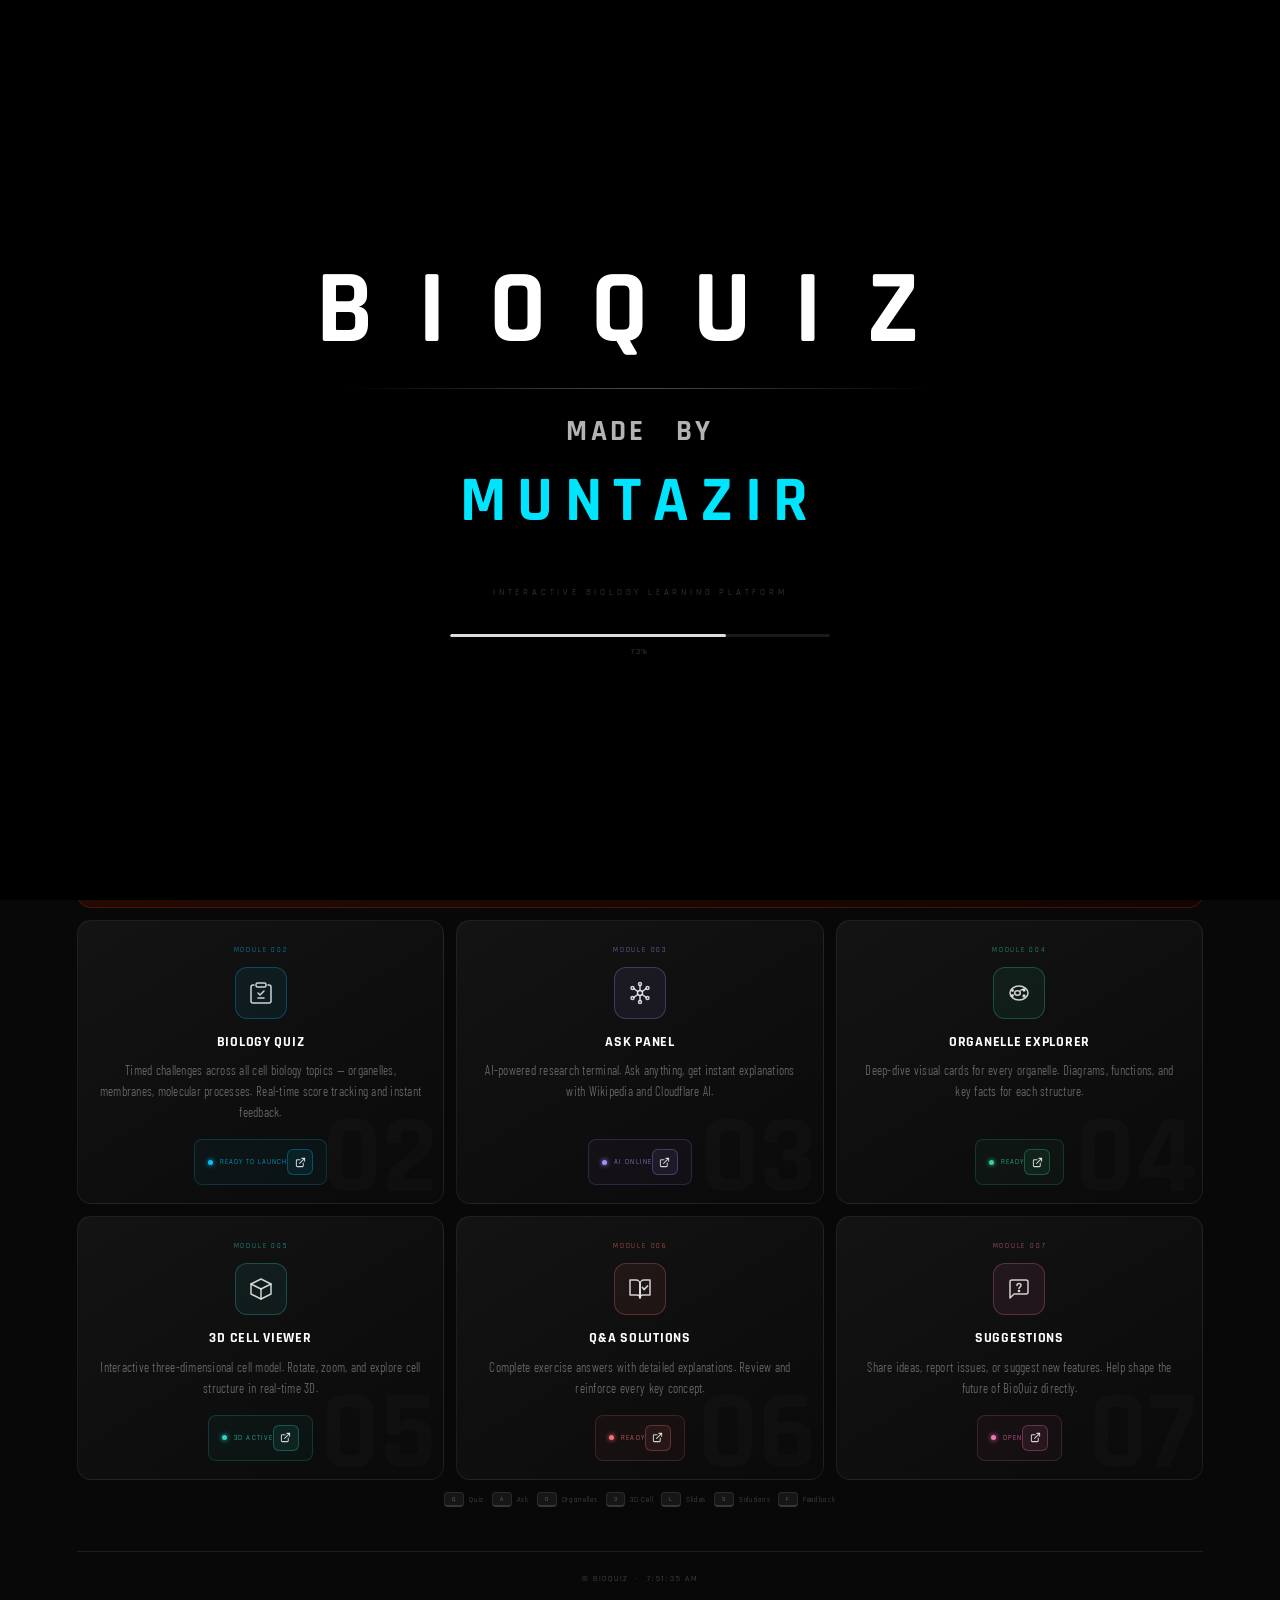
==== commit 4c8f0183: "hey" ====
--- a/index.html
+++ b/index.html
@@ -940,24 +940,5 @@
     });
 })();
 </script>
-
-<!-- Chat System -->
-<link rel="stylesheet" href="/css/chat.css">
-<script type="module">
-  // Setup Supabase credentials
-  const SUPABASE_URL = 'https://nphxcexqmrfbplzlbqfz.supabase.co';
-  const SUPABASE_ANON_KEY = 'eyJhbGciOiJIUzI1NiIsInR5cCI6IkpXVCJ9.eyJpc3MiOiJzdXBhYmFzZSIsInJlZiI6Im5waHhjZXhxbXJmYnBsemxicWZ6Iiwicm9sZSI6ImFub24iLCJpYXQiOjE3MTI0NDc2NDksImV4cCI6MjAyODAyMzY0OX0.mWUvPZJJC_JfWvKAjqI8IhjKXGfKEkMRH4rVZvKlrPE';
-  
-  // Store credentials in localStorage for chat system
-  localStorage.setItem('SUPABASE_URL', SUPABASE_URL);
-  localStorage.setItem('SUPABASE_ANON_KEY', SUPABASE_ANON_KEY);
-  
-  // Import and initialize Supabase client
-  import { createClient } from 'https://cdn.jsdelivr.net/npm/@supabase/supabase-js@2.39.0/+esm';
-  window.supabase = { createClient };
-  
-  // Initialize chat system
-  import('./js/chat/init.js').catch(err => console.error('[Chat] Init error:', err));
-</script>
 </body>
 </html>
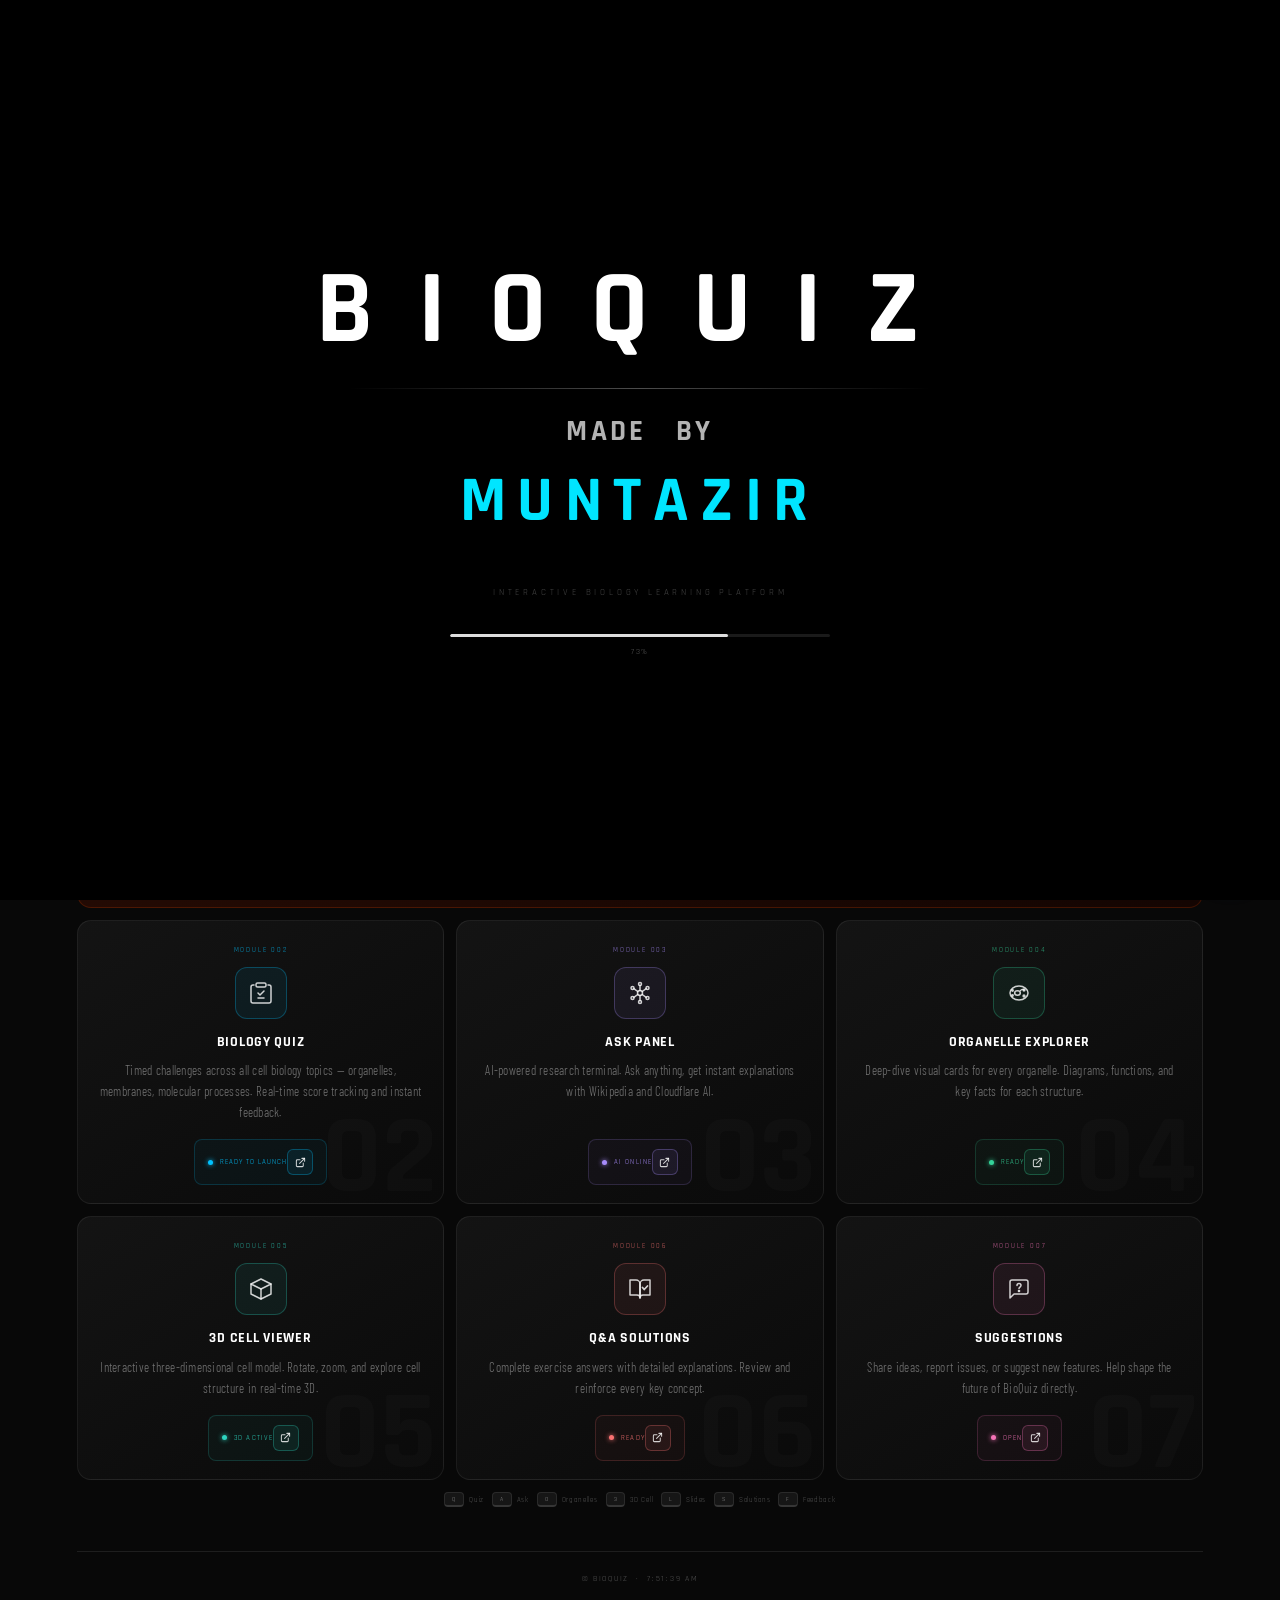
==== commit 42692cce: "m" ====
--- a/index.html
+++ b/index.html
@@ -6,6 +6,7 @@
 <title>BioQuiz — Learn. Explore. Master.</title>
 <link rel="preconnect" href="https://fonts.googleapis.com">
 <link href="https://fonts.googleapis.com/css2?family=Rajdhani:wght@300;400;500;600;700;900&family=Barlow+Condensed:ital,wght@0,200;0,300;0,400;0,600;0,700;1,300&display=swap" rel="stylesheet">
+<link rel="stylesheet" href="css/chat.css">
 <style>
 /* ════════════════════════════════════════
    RESET & TOKENS
@@ -940,5 +941,35 @@
     });
 })();
 </script>
+
+<!-- Chat System -->
+<script src="https://www.gstatic.com/firebasejs/9.22.0/firebase-app-compat.js"></script>
+<script src="https://www.gstatic.com/firebasejs/9.22.0/firebase-database-compat.js"></script>
+
+<div class="chat-bubble" id="chatBubble">
+  <svg viewBox="0 0 24 24">
+    <path d="M12 2C6.48 2 2 6.48 2 12c0 1.54.36 3.05 1.05 4.42L2 22l5.58-1.05C9.95 21.64 11.46 22 13 22h7c1.1 0 2-.9 2-2V12c0-5.52-4.48-10-10-10z"/>
+  </svg>
+</div>
+
+<div class="chat-window" id="chatWindow">
+  <div class="chat-header">
+    <span>BioQuiz Chat</span>
+    <button class="close-btn" id="closeChat">&times;</button>
+  </div>
+  <div class="chat-messages" id="chatMessages"></div>
+  <div class="chat-input-area">
+    <input type="text" class="chat-input" id="chatInput" placeholder="Type a message...">
+    <button class="send-btn" id="sendBtn">Send</button>
+  </div>
+</div>
+
+<div class="name-prompt" id="namePrompt" style="display: none;">
+  <h3>Welcome to BioQuiz Chat!</h3>
+  <input type="text" id="nameInput" placeholder="Enter your name">
+  <button id="nameSubmit">Start Chatting</button>
+</div>
+
+<script src="js/chat.js"></script>
 </body>
 </html>
--- a/css/chat.css
+++ b/css/chat.css
@@ -0,0 +1,198 @@
+/* Chat Widget Styles */
+.chat-bubble {
+  position: fixed;
+  bottom: 20px;
+  right: 20px;
+  width: 60px;
+  height: 60px;
+  background: linear-gradient(135deg, #0070d1, #003791);
+  border-radius: 50%;
+  display: flex;
+  align-items: center;
+  justify-content: center;
+  cursor: pointer;
+  box-shadow: 0 4px 20px rgba(0, 112, 209, 0.4);
+  transition: all 0.3s ease;
+  z-index: 1000;
+}
+
+.chat-bubble:hover {
+  transform: scale(1.1);
+  box-shadow: 0 6px 25px rgba(0, 112, 209, 0.6);
+}
+
+.chat-bubble svg {
+  width: 24px;
+  height: 24px;
+  fill: white;
+}
+
+.chat-window {
+  position: fixed;
+  bottom: 90px;
+  right: 20px;
+  width: 350px;
+  height: 500px;
+  background: #1a1a1a;
+  border-radius: 12px;
+  box-shadow: 0 10px 40px rgba(0, 0, 0, 0.5);
+  display: none;
+  flex-direction: column;
+  z-index: 1001;
+  overflow: hidden;
+  border: 1px solid rgba(255, 255, 255, 0.1);
+}
+
+.chat-window.show {
+  display: flex;
+}
+
+.chat-header {
+  background: linear-gradient(135deg, #0070d1, #003791);
+  padding: 16px;
+  color: white;
+  font-weight: 600;
+  display: flex;
+  justify-content: space-between;
+  align-items: center;
+}
+
+.chat-header .close-btn {
+  background: none;
+  border: none;
+  color: white;
+  font-size: 20px;
+  cursor: pointer;
+  padding: 0;
+  width: 24px;
+  height: 24px;
+  display: flex;
+  align-items: center;
+  justify-content: center;
+}
+
+.chat-messages {
+  flex: 1;
+  padding: 16px;
+  overflow-y: auto;
+  background: #0f0f0f;
+}
+
+.message {
+  margin-bottom: 12px;
+  padding: 8px 12px;
+  border-radius: 8px;
+  max-width: 80%;
+  word-wrap: break-word;
+}
+
+.message.sent {
+  background: #0070d1;
+  color: white;
+  align-self: flex-end;
+  margin-left: auto;
+}
+
+.message.received {
+  background: #333;
+  color: #e0e0e0;
+}
+
+.message .sender {
+  font-weight: 600;
+  font-size: 12px;
+  margin-bottom: 4px;
+  opacity: 0.8;
+}
+
+.chat-input-area {
+  padding: 16px;
+  background: #1a1a1a;
+  border-top: 1px solid rgba(255, 255, 255, 0.1);
+  display: flex;
+  gap: 8px;
+}
+
+.chat-input {
+  flex: 1;
+  padding: 10px 12px;
+  border: 1px solid rgba(255, 255, 255, 0.2);
+  border-radius: 6px;
+  background: #0f0f0f;
+  color: white;
+  font-family: inherit;
+  outline: none;
+}
+
+.chat-input:focus {
+  border-color: #0070d1;
+}
+
+.send-btn {
+  padding: 10px 16px;
+  background: #0070d1;
+  color: white;
+  border: none;
+  border-radius: 6px;
+  cursor: pointer;
+  font-weight: 600;
+  transition: background 0.2s;
+}
+
+.send-btn:hover {
+  background: #0056a3;
+}
+
+.name-prompt {
+  position: fixed;
+  top: 50%;
+  left: 50%;
+  transform: translate(-50%, -50%);
+  background: #1a1a1a;
+  padding: 24px;
+  border-radius: 12px;
+  box-shadow: 0 10px 40px rgba(0, 0, 0, 0.8);
+  z-index: 1002;
+  text-align: center;
+  border: 1px solid rgba(255, 255, 255, 0.1);
+}
+
+.name-prompt h3 {
+  margin-bottom: 16px;
+  color: white;
+}
+
+.name-prompt input {
+  width: 100%;
+  padding: 10px;
+  margin-bottom: 16px;
+  border: 1px solid rgba(255, 255, 255, 0.2);
+  border-radius: 6px;
+  background: #0f0f0f;
+  color: white;
+  outline: none;
+}
+
+.name-prompt button {
+  padding: 10px 20px;
+  background: #0070d1;
+  color: white;
+  border: none;
+  border-radius: 6px;
+  cursor: pointer;
+  font-weight: 600;
+}
+
+.name-prompt button:hover {
+  background: #0056a3;
+}
+
+/* Responsive */
+@media (max-width: 480px) {
+  .chat-window {
+    width: calc(100vw - 40px);
+    height: calc(100vh - 140px);
+    bottom: 20px;
+    right: 20px;
+  }
+}
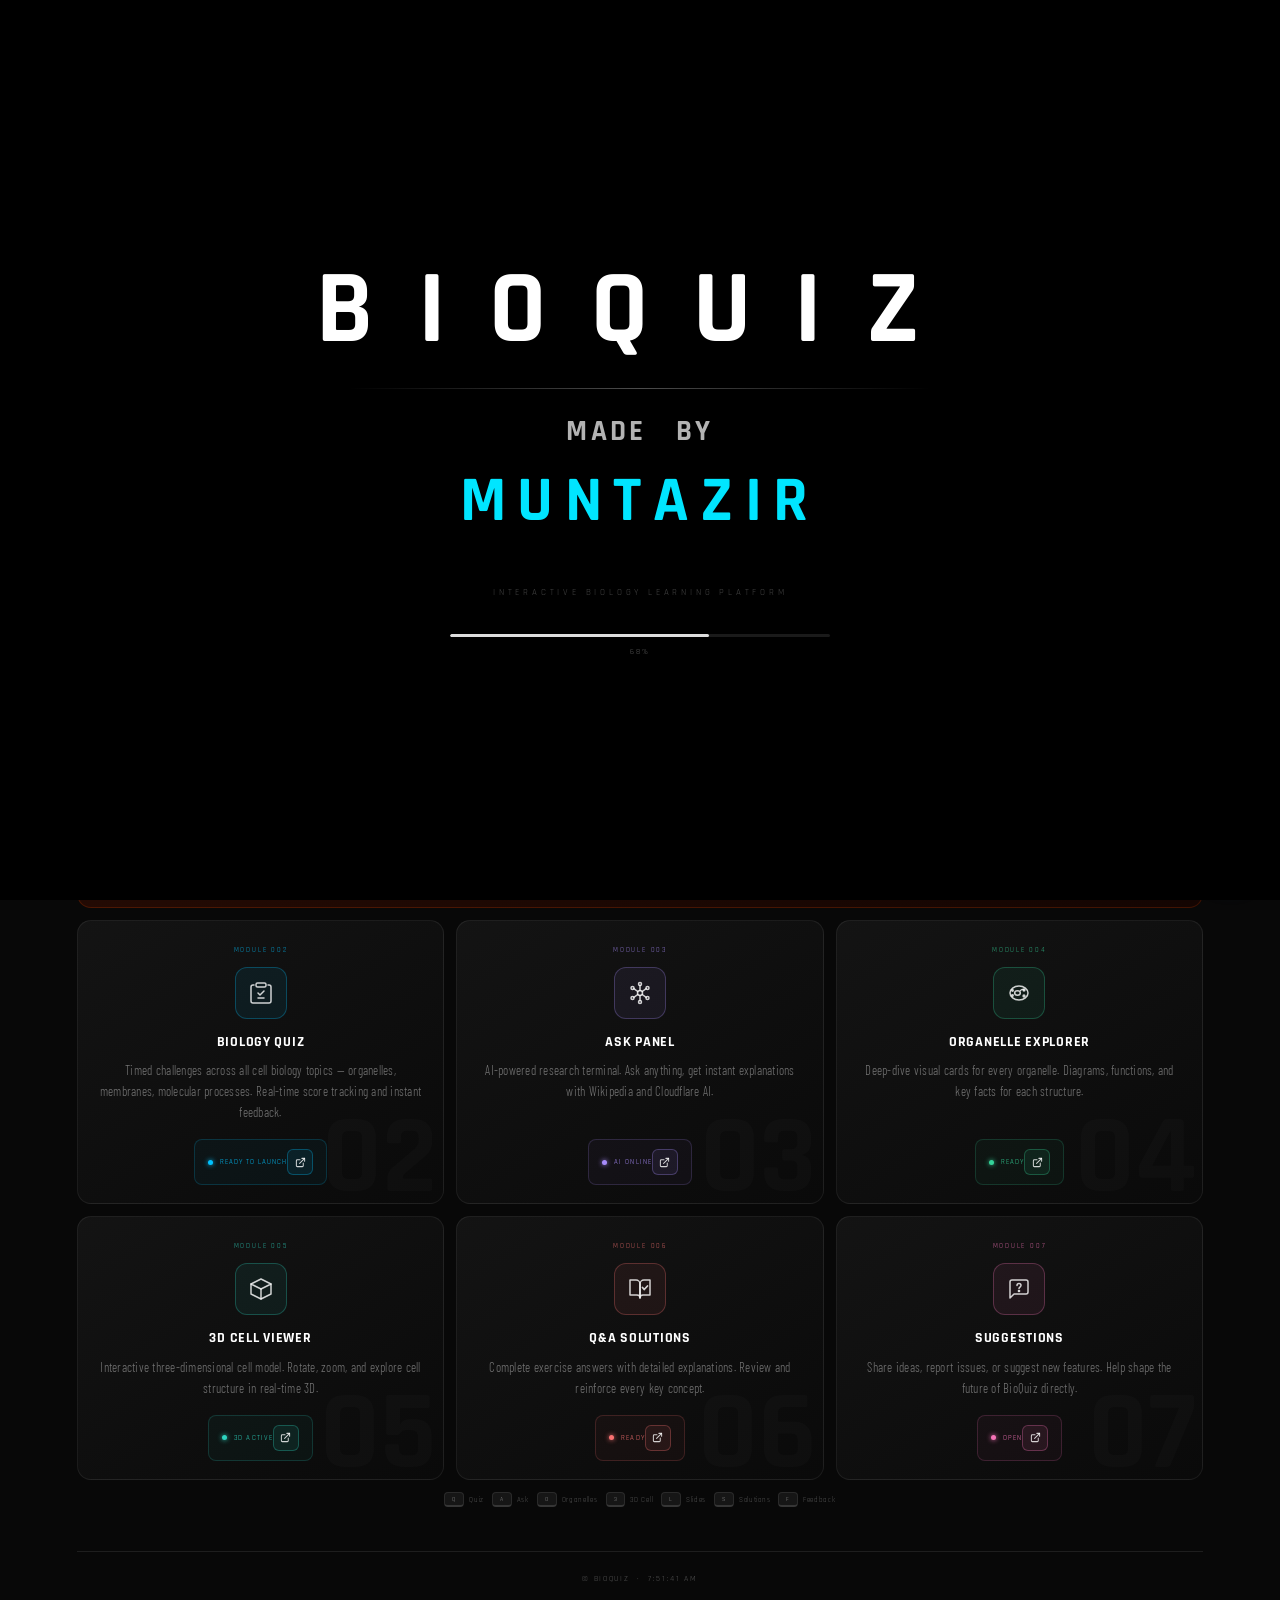
==== commit 637e620c: "hh" ====
--- a/index.html
+++ b/index.html
@@ -943,8 +943,7 @@
 </script>
 
 <!-- Chat System -->
-<script src="https://www.gstatic.com/firebasejs/9.22.0/firebase-app-compat.js"></script>
-<script src="https://www.gstatic.com/firebasejs/9.22.0/firebase-database-compat.js"></script>
+<script type="module" src="js/chat.js"></script>
 
 <div class="chat-bubble" id="chatBubble">
   <svg viewBox="0 0 24 24">
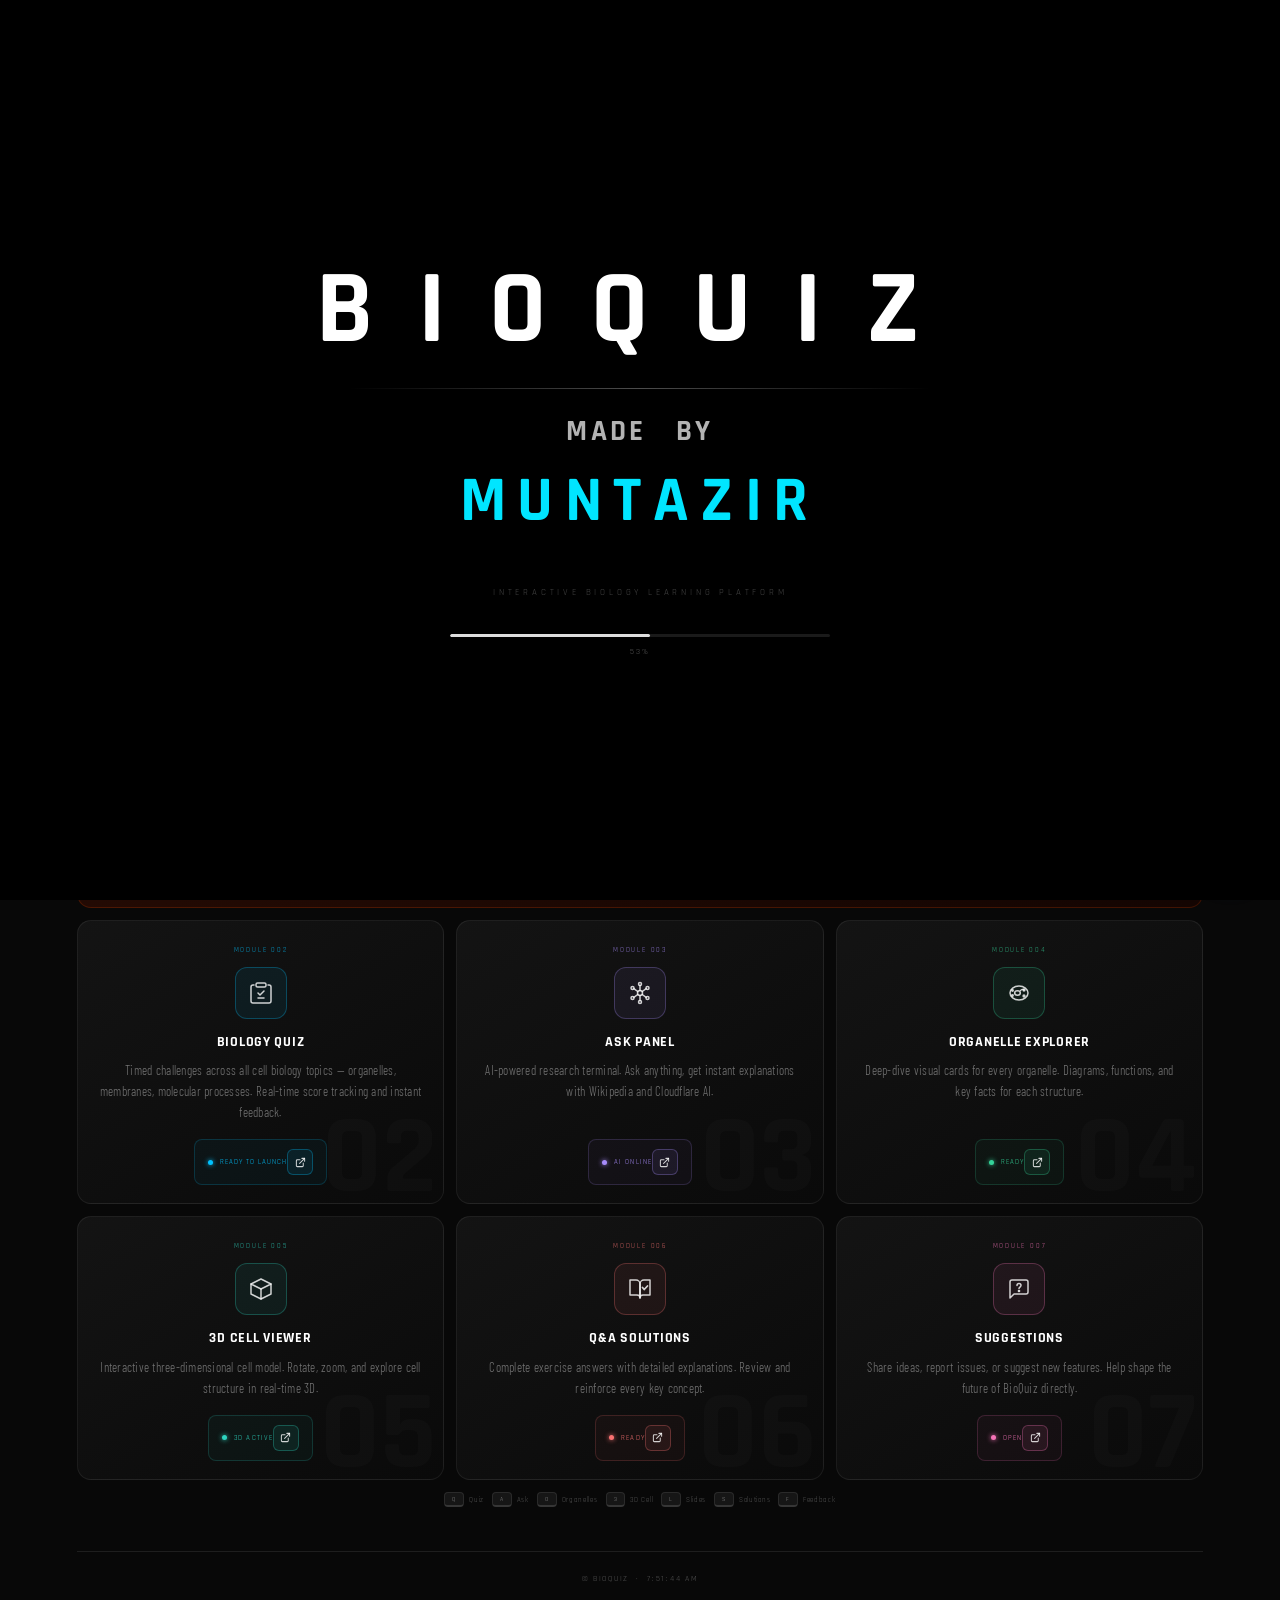
==== commit 99f8a66c: "fix: remove duplicate script tag and fix popIn animation opacity bug" ====
--- a/index.html
+++ b/index.html
@@ -969,6 +969,5 @@
   <button id="nameSubmit">Start Chatting</button>
 </div>
 
-<script src="js/chat.js"></script>
 </body>
 </html>
--- a/css/chat.css
+++ b/css/chat.css
@@ -14,16 +14,18 @@
   box-shadow: 0 4px 20px rgba(0, 112, 209, 0.4);
   transition: all 0.3s ease;
   z-index: 1000;
+  border: 2px solid rgba(255, 255, 255, 0.1);
 }
 
 .chat-bubble:hover {
   transform: scale(1.1);
-  box-shadow: 0 6px 25px rgba(0, 112, 209, 0.6);
+  box-shadow: 0 6px 30px rgba(0, 112, 209, 0.7);
+  border-color: rgba(255, 255, 255, 0.2);
 }
 
 .chat-bubble svg {
-  width: 24px;
-  height: 24px;
+  width: 28px;
+  height: 28px;
   fill: white;
 }
 
@@ -31,20 +33,32 @@
   position: fixed;
   bottom: 90px;
   right: 20px;
-  width: 350px;
-  height: 500px;
-  background: #1a1a1a;
-  border-radius: 12px;
-  box-shadow: 0 10px 40px rgba(0, 0, 0, 0.5);
+  width: 380px;
+  height: 550px;
+  background: #0a0a0a;
+  border-radius: 16px;
+  box-shadow: 0 15px 50px rgba(0, 0, 0, 0.8);
   display: none;
   flex-direction: column;
   z-index: 1001;
   overflow: hidden;
-  border: 1px solid rgba(255, 255, 255, 0.1);
+  border: 1px solid rgba(0, 112, 209, 0.3);
 }
 
 .chat-window.show {
   display: flex;
+  animation: slideUp 0.3s ease;
+}
+
+@keyframes slideUp {
+  from {
+    opacity: 0;
+    transform: translateY(20px);
+  }
+  to {
+    opacity: 1;
+    transform: translateY(0);
+  }
 }
 
 .chat-header {
@@ -55,92 +69,183 @@
   display: flex;
   justify-content: space-between;
   align-items: center;
+  border-bottom: 1px solid rgba(255, 255, 255, 0.1);
 }
 
 .chat-header .close-btn {
   background: none;
   border: none;
   color: white;
-  font-size: 20px;
+  font-size: 24px;
   cursor: pointer;
   padding: 0;
-  width: 24px;
-  height: 24px;
+  width: 28px;
+  height: 28px;
   display: flex;
   align-items: center;
   justify-content: center;
+  transition: transform 0.2s;
+}
+
+.chat-header .close-btn:hover {
+  transform: rotate(90deg);
 }
 
 .chat-messages {
   flex: 1;
   padding: 16px;
   overflow-y: auto;
-  background: #0f0f0f;
+  background: linear-gradient(180deg, #0a0a0a 0%, #101010 100%);
+  display: flex;
+  flex-direction: column;
+  gap: 8px;
+}
+
+.chat-messages::-webkit-scrollbar {
+  width: 6px;
+}
+
+.chat-messages::-webkit-scrollbar-track {
+  background: rgba(255, 255, 255, 0.05);
+  border-radius: 3px;
+}
+
+.chat-messages::-webkit-scrollbar-thumb {
+  background: rgba(0, 112, 209, 0.3);
+  border-radius: 3px;
+}
+
+.chat-messages::-webkit-scrollbar-thumb:hover {
+  background: rgba(0, 112, 209, 0.5);
 }
 
 .message {
-  margin-bottom: 12px;
-  padding: 8px 12px;
-  border-radius: 8px;
-  max-width: 80%;
+  display: flex;
+  margin-bottom: 4px;
+}
+
+.message.sent {
+  justify-content: flex-end;
+}
+
+.message.received {
+  justify-content: flex-start;
+}
+
+.message-content {
+  max-width: 75%;
+  padding: 10px 12px;
+  border-radius: 12px;
   word-wrap: break-word;
-}
-
-.message.sent {
-  background: #0070d1;
-  color: white;
-  align-self: flex-end;
-  margin-left: auto;
-}
-
-.message.received {
-  background: #333;
+  background-size: 100% 100%;
+}
+
+.message.sent .message-content {
+  background: linear-gradient(135deg, #0070d1, #0055a8);
+  color: white;
+  border-bottom-right-radius: 4px;
+  box-shadow: 0 2px 8px rgba(0, 112, 209, 0.3);
+}
+
+.message.received .message-content {
+  background: #1a1a1a;
   color: #e0e0e0;
-}
-
-.message .sender {
+  border-bottom-left-radius: 4px;
+  border: 1px solid rgba(255, 255, 255, 0.1);
+}
+
+.message-sender {
+  display: flex;
+  align-items: baseline;
+  gap: 6px;
+  margin-bottom: 4px;
+  font-size: 12px;
   font-weight: 600;
-  font-size: 12px;
-  margin-bottom: 4px;
-  opacity: 0.8;
+}
+
+.sender-name {
+  font-size: 13px;
+  font-weight: 700;
+}
+
+.sender-id {
+  font-size: 10px;
+  opacity: 0.6;
+  font-family: 'Courier New', monospace;
+}
+
+.message-text {
+  font-size: 14px;
+  line-height: 1.4;
+  margin: 4px 0;
+  word-break: break-word;
+}
+
+.message-time {
+  font-size: 11px;
+  opacity: 0.7;
+  margin-top: 4px;
+}
+
+.message.sent .message-time {
+  text-align: right;
 }
 
 .chat-input-area {
-  padding: 16px;
-  background: #1a1a1a;
+  padding: 12px;
+  background: #0a0a0a;
   border-top: 1px solid rgba(255, 255, 255, 0.1);
   display: flex;
   gap: 8px;
+  align-items: center;
 }
 
 .chat-input {
   flex: 1;
   padding: 10px 12px;
   border: 1px solid rgba(255, 255, 255, 0.2);
-  border-radius: 6px;
-  background: #0f0f0f;
+  border-radius: 8px;
+  background: #1a1a1a;
   color: white;
   font-family: inherit;
+  font-size: 14px;
   outline: none;
+  transition: border-color 0.2s, box-shadow 0.2s;
 }
 
 .chat-input:focus {
   border-color: #0070d1;
+  box-shadow: 0 0 8px rgba(0, 112, 209, 0.3);
+}
+
+.chat-input::placeholder {
+  color: rgba(255, 255, 255, 0.4);
 }
 
 .send-btn {
-  padding: 10px 16px;
-  background: #0070d1;
+  padding: 10px 14px;
+  background: linear-gradient(135deg, #0070d1, #0055a8);
   color: white;
   border: none;
-  border-radius: 6px;
+  border-radius: 8px;
   cursor: pointer;
   font-weight: 600;
-  transition: background 0.2s;
+  font-size: 13px;
+  transition: all 0.2s;
+  display: flex;
+  align-items: center;
+  justify-content: center;
+  gap: 4px;
 }
 
 .send-btn:hover {
-  background: #0056a3;
+  background: linear-gradient(135deg, #0080e0, #0060b8);
+  box-shadow: 0 4px 12px rgba(0, 112, 209, 0.4);
+  transform: translateY(-1px);
+}
+
+.send-btn:active {
+  transform: translateY(0);
 }
 
 .name-prompt {
@@ -148,43 +253,76 @@
   top: 50%;
   left: 50%;
   transform: translate(-50%, -50%);
-  background: #1a1a1a;
-  padding: 24px;
-  border-radius: 12px;
-  box-shadow: 0 10px 40px rgba(0, 0, 0, 0.8);
+  background: linear-gradient(135deg, #0a0a0a, #151515);
+  padding: 28px;
+  border-radius: 16px;
+  box-shadow: 0 20px 60px rgba(0, 0, 0, 0.9);
   z-index: 1002;
   text-align: center;
-  border: 1px solid rgba(255, 255, 255, 0.1);
+  border: 1px solid rgba(0, 112, 209, 0.3);
+  min-width: 300px;
+  animation: popIn 0.3s ease;
+}
+
+@keyframes popIn {
+  from {
+    opacity: 0;
+    transform: translate(-50%, -50%) scale(0.9);
+  }
+  to {
+    opacity: 1;
+    transform: translate(-50%, -50%) scale(1);
+  }
 }
 
 .name-prompt h3 {
+  margin-bottom: 8px;
+  color: white;
+  font-size: 18px;
+  font-weight: 700;
+}
+
+.name-prompt p {
+  color: rgba(255, 255, 255, 0.6);
+  font-size: 13px;
   margin-bottom: 16px;
-  color: white;
 }
 
 .name-prompt input {
   width: 100%;
-  padding: 10px;
+  padding: 12px 14px;
   margin-bottom: 16px;
-  border: 1px solid rgba(255, 255, 255, 0.2);
-  border-radius: 6px;
-  background: #0f0f0f;
+  border: 1px solid rgba(0, 112, 209, 0.3);
+  border-radius: 8px;
+  background: #1a1a1a;
   color: white;
   outline: none;
+  font-size: 14px;
+  transition: border-color 0.2s, box-shadow 0.2s;
+}
+
+.name-prompt input:focus {
+  border-color: #0070d1;
+  box-shadow: 0 0 12px rgba(0, 112, 209, 0.3);
 }
 
 .name-prompt button {
-  padding: 10px 20px;
-  background: #0070d1;
+  padding: 12px 24px;
+  background: linear-gradient(135deg, #0070d1, #0055a8);
   color: white;
   border: none;
-  border-radius: 6px;
+  border-radius: 8px;
   cursor: pointer;
   font-weight: 600;
+  font-size: 14px;
+  transition: all 0.2s;
+  width: 100%;
 }
 
 .name-prompt button:hover {
-  background: #0056a3;
+  background: linear-gradient(135deg, #0080e0, #0060b8);
+  box-shadow: 0 4px 12px rgba(0, 112, 209, 0.4);
+  transform: translateY(-1px);
 }
 
 /* Responsive */
@@ -195,4 +333,8 @@
     bottom: 20px;
     right: 20px;
   }
+  
+  .name-prompt {
+    min-width: calc(100vw - 56px);
+  }
 }
